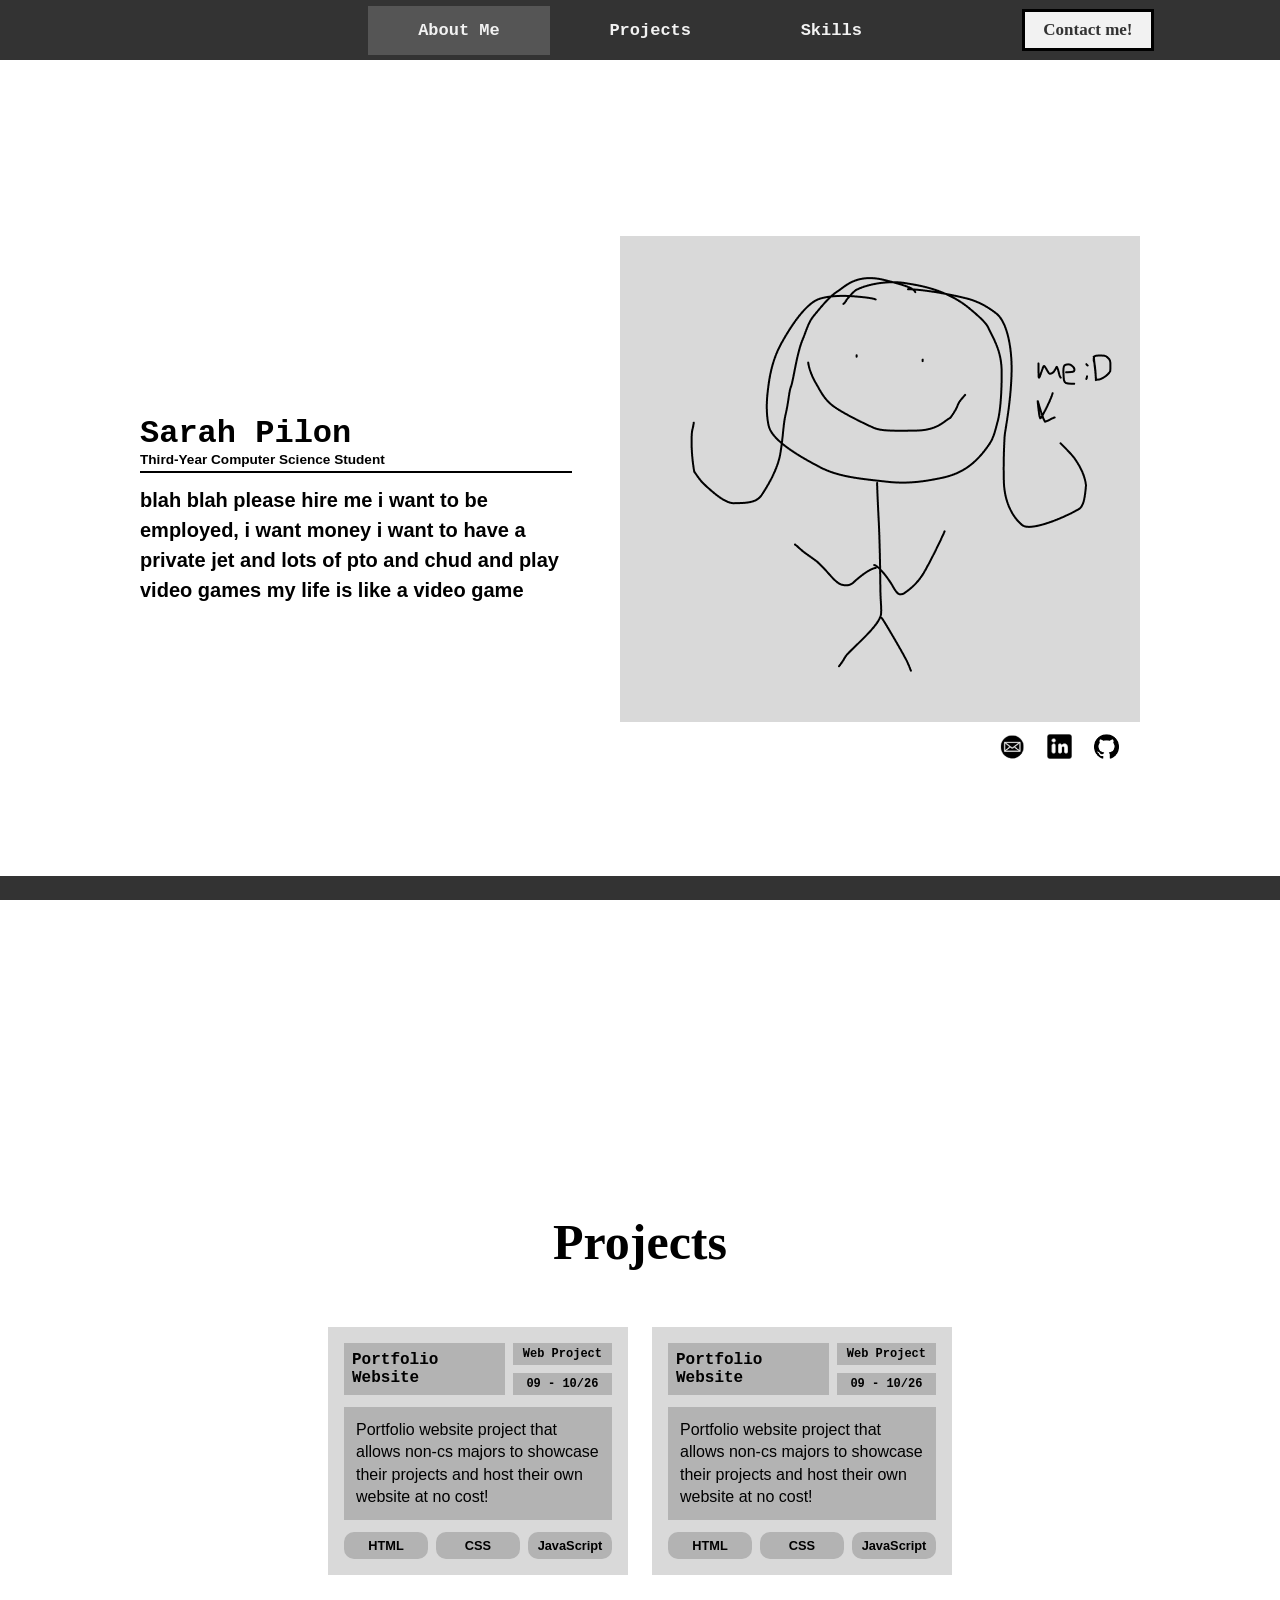
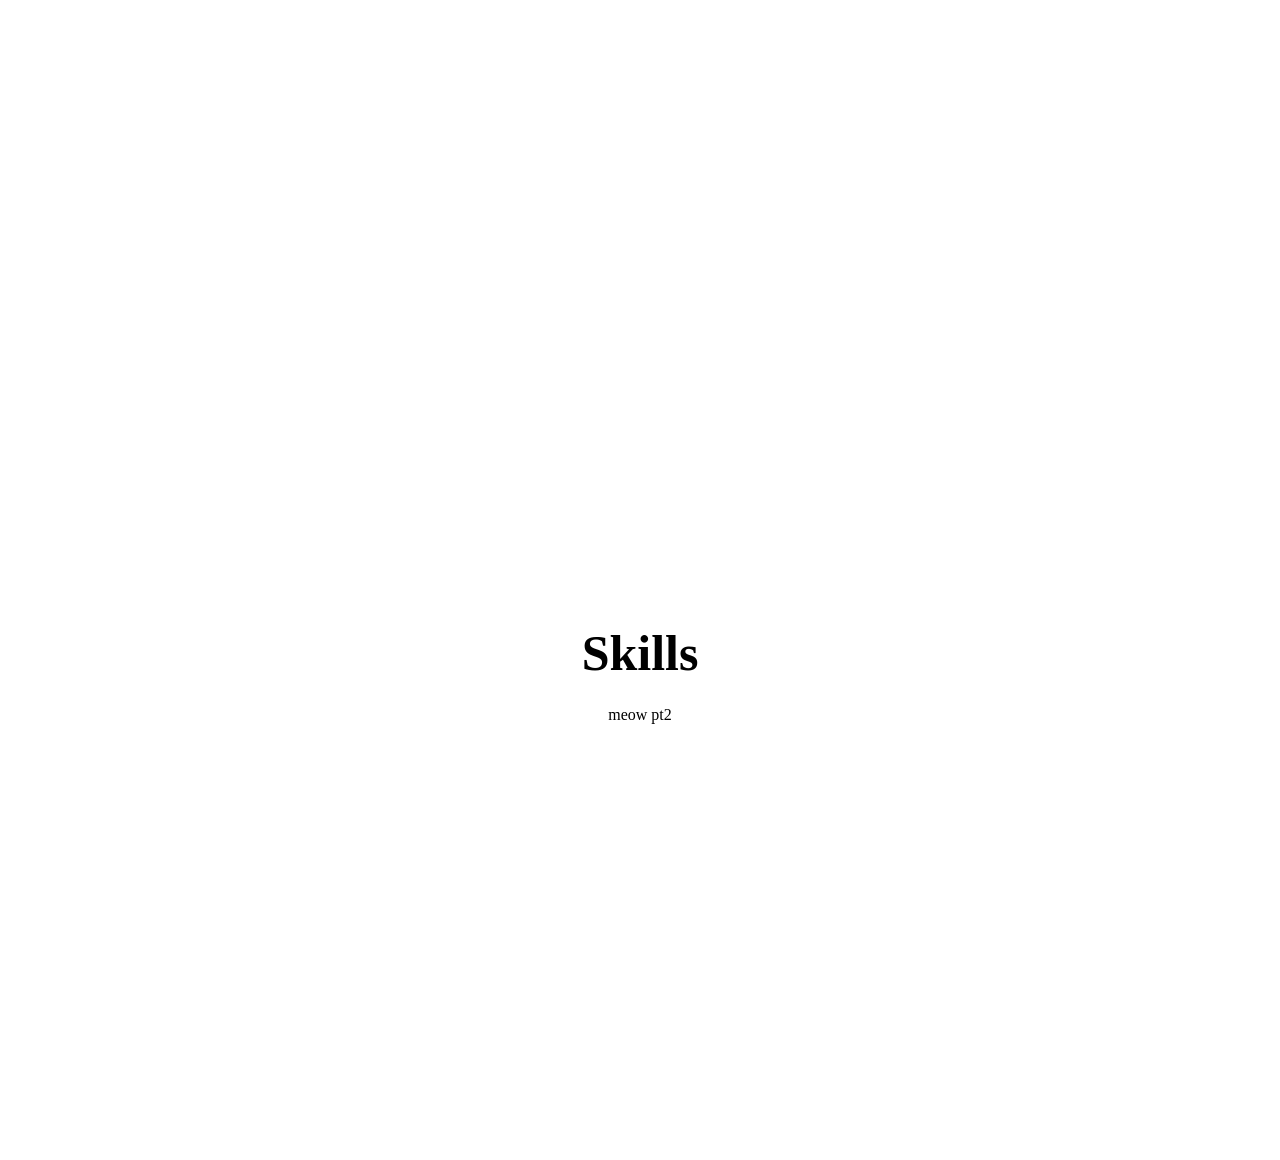
==== Homepage.html @ d90087fd "Added Animations when content enters frame, and fixed formatting of content pages" ====
<!doctype html>
<html>
  <head>
    <link rel="stylesheet" href="Style/MainFormatting.css">
    <link rel="stylesheet" href="Style/AboutMe.css">
    <link rel="stylesheet" href="Style/Projects.css">
    <link rel="stylesheet" href="Style/Skills.css">
    <link rel="stylesheet" href="Style/ContactMe.css">
    <script src="Style/animation.js" defer></script>
    <title>About Me</title>
  </head>
  <body>
        <!------------------------------------------------------------------------------------------------>
    <div class="NavBarTop">

      <!-- Main navigation bar -->
      <div class="Nav-Left"></div>
        <div class="Nav-Center"> <div class="ibm-plex-mono-bold">
        <a class="active" href="#AboutMe">About Me</a>
        <a href="#Projects">Projects</a>
        <a href="#Skills">Skills</a>
      </div></div>

      <!--   Contact button   -->
      <div class="Nav-Right">
        <a class="Contact" href="contactme">Contact me!</a>
      </div>
    </div>
<!------------------ ABOUT ME SECTION ------------------->
<section id="AboutMe" class = "fadein">
    <div class="Page-Content">
        <!------------------------------------------------------------------------------------------------>
      <div class="Main-information">        
        <!------------------------------------------------------------------------------------------------>
            <div class="Description-Left">
                <div class="Title">
                    <div class="ibm-plex-mono-semibold">Sarah Pilon</div>
                </div>
                <div class="Year_Major"> <div class="varta-bold">
                  Third-Year Computer Science Student
                </div></div>
                <div class="Description"> <div class="varta-semibold">
                  blah blah please hire me i want to be employed, i want money i want to have 
                  a private jet and lots of pto and chud and play video games my life is like 
                  a video game
                </div> </div>
            </div>

        <!------------------------------------------------------------------------------------------------>
            <div class="Image-Right">
                <img id="Image-of-Me" src="img/SarahP.png" alt="Photo of Sarah Pilon">
                <div class = Icons>
                  <a href="mailto:sarah.n.pilon@gmail.com"><img src="img/mail.png" alt="Email"></a>
                  <a href="https://www.linkedin.com/in/sarah-pilon-8b3839348/"><img src="img/linkedin.png" alt="LinkedIn"></a>
                  <a href="https://github.com/sarahpilon"><img src="img/github.png" alt="GitHub"></a>
                </div>
            </div>
        <!------------------------------------------------------------------------------------------------>
      </div>
    </div>
</section>
    </div>

<section id="Projects" class = "fadein">

<h1 class = NewSection> Projects </h1>




  <div class="Projects-Content">

   <!-- Project One-->
    <article class="Proj-Card">
     <!--------------- Image on card --------------->
        <div class="Proj-Image">
          <img src="img/Portfolio.png" alt="Oshawott on webpage">
        </div>

     <!--------------- Rest of the project information --------------->
     <div class="Project-Info">
       <div class="ibm-plex-mono-semibold">
        <div class="Proj-Header">
          <h1 class="Proj-Title">Portfolio Website</h1>
        <div class="SideInfo">
          <span class="Proj-Tag">Web Project</span>
          <span class="Proj-Date">09 - 10/26</span>
        </div>
       </div>
      </div>

     <!--------------- Project Description  --------------->
      <p class="Proj-Description">
        Portfolio website project that allows non-cs majors to showcase
        their projects and host their own website at no cost!
      </p>

     <!--------------- Tech used in Project  --------------->
      <div class="Proj-Tech varta-semibold">
        <span>HTML</span>
        <span>CSS</span>
        <span>JavaScript</span>
      </div>
    </article>


    <!-- Project One-->
    <article class="Proj-Card">
     <!--------------- Image on card --------------->
        <div class="Proj-Image">
          <img src="img/Portfolio.png" alt="Oshawott on webpage">
        </div>

     <!--------------- Rest of the project information --------------->
     <div class="Project-Info">
       <div class="ibm-plex-mono-semibold">
        <div class="Proj-Header">
          <h1 class="Proj-Title">Portfolio Website</h1>
        <div class="SideInfo">
          <span class="Proj-Tag">Web Project</span>
          <span class="Proj-Date">09 - 10/26</span>
        </div>
       </div>
      </div>

     <!--------------- Project Description  --------------->
      <p class="Proj-Description">
        Portfolio website project that allows non-cs majors to showcase
        their projects and host their own website at no cost!
      </p>

     <!--------------- Tech used in Project  --------------->
      <div class="Proj-Tech varta-semibold">
        <span>HTML</span>
        <span>CSS</span>
        <span>JavaScript</span>
      </div>
    </article>

   


  
  </div>
</section>



<section id="Skills" class = "fadein">
  <h1 class = NewSection> Skills </h1>
    <div class="Skills-Content">
meow pt2<br><br><br><br><br>
    </div>
</section>





<!------------------------------------------------------------------------------------------------>
<div class="BottomHeader"></div>
  </body>
</html>
---- Style/MainFormatting.css ----
* {
  box-sizing: border-box;
  margin: 0;
  padding: 0;
}

/* Fonts  */
.ibm-plex-mono-semibold {
  font-family: "IBM Plex Mono", monospace;
  font-weight: 600;
  font-style: normal;
}
.ibm-plex-mono-bold {
  font-family: "IBM Plex Mono", monospace;
  font-weight: 700;
  font-style: normal;
}

.varta-semibold {
  font-family: "Varta", sans-serif;
  font-optical-sizing: auto;
  font-weight: 600;
  font-style: normal;
}

.varta-bold {
  font-family: "Varta", sans-serif;
  font-optical-sizing: auto;
  font-weight: 700;
  font-style: normal;
}

/* Centers page content (img and description)*/
.Page-Content {
  display: flex;
  justify-content: center;   
  align-items: center;
  padding: 35px;
  height: 100vh;       
}

/* Navigation Bar */
.NavBarTop {
  display: flex;
  align-items: center;
  background-color: #333;
  padding: 12px 16px;
}

/* Bottom Header */
.BottomHeader {
  display: flex;
  align-items: center;
  bottom: 0;
  left: 0;
  width: 100%;
  position: fixed;
  background-color: #333;
  padding: 12px 16px;
  z-index: 1000;
}

/* Let left and right take up space to keep center one centered */
.Nav-Left,
.Nav-Right {
  flex: 1;
}

/* Keep the contact button in the middle of said container */
.Nav-Right {
  display: flex;
  justify-content: center;   
}

/* Main navigation information */
.Nav-Center {
  display: flex;
}

.Nav-Center a {
  color: #f2f2f2;
  padding: 15px 50px;
  text-decoration: none;
  font-size: 17px;
}

.Nav-Center a:hover {
  background-color: #b3b2b2;
  color: #000;
}

.Nav-Center a.active {
  background-color: #555;
}

/* Contact button information */
.Contact {
  padding: 8px 18px;
  background-color: #f2f2f2;
  color: #333;
  text-decoration: none;
  font-size: 17px;
  font-weight: 600;
  outline: 3px solid black;
}

.Contact:hover {
  background-color: #b3b2b2;
}

.NewSection {
  font-size: 50px;
  padding-left: 0;
  margin-bottom: 24px;
}

#Projects,
#Skills {
  display: flex;
  flex-direction: column;
  justify-content: center;   
  align-items: center;
  min-height: 100vh;  
}

/* Animate new area upon scroll */
.fadein {
  opacity: 0;
  transform: translateY(20px);
  transition: opacity 0.8s ease-out, transform 0.8s ease-out;
}

.fadein.visible {
  opacity: 1;
  transform: translateY(0);
  transition: opacity 0.8s ease-out, transform 0.8s ease-out;
}
---- Style/AboutMe.css ----
/* Main container to hold two boxes */
.Main-information {
  display: flex;
  flex-direction: row;
  align-items: center;   
  gap: 48px;
  width: 90%;
  max-width: 1000px;
  position: relative;
  animation: mainInfo 1s ease-out forwards;         
}

/* Animation for Image */
@keyframes mainInfo {
  0%   {opacity: 0; transform: translate(0px, 20px);}
  25%   {opacity: 0.1;}
  100%  {opacity: 1; transform: translate(0px, 0px);}
}

/* Left containers */
.Description-Left {
  flex: 1;                   
}

.Title {
  font-size: 2rem;
  font-weight: 600;
}

.Year_Major {
  font-size: 0.85rem;
  padding-bottom: 4px;
  border-bottom: 2px solid black;   
  margin-bottom: 12px;
}

.Description {
  font-size: 1.25rem;
  font-weight: 600;
  line-height: 1.5;
}

/* right box */
.Image-Right {
  flex: 0 0 45%;            
  display: flex;
  flex-direction: column;
  align-items: flex-end;    
  gap: 12px;
}

.Image-of-Me {
  width: 100%;
  height: auto;
  display: block;
}

/* Icons */
.Icons {
  display: flex;
  flex-direction: row;
  gap: 1px;
}

.Icons img {
  height: 50%;
}
---- Style/Projects.css ----
/* Holds all the projects */
.Projects-Content {
  display: flex;
  flex-wrap: wrap;
  align-items: flex-start;
  justify-content: center; 
  gap: 24px;
  padding: 32px;
  width: 100%;
  max-width: 1012px;
  margin: 0 auto;
}

/* Single Project Tab */
.Proj-Card {
  width: 300px;
  background-color: #d9d9d9;
  overflow: hidden;         
  font-family: "Courier New", monospace;
}

/* No image shown when not hovered */
.Proj-Image {
  height: 0;
  overflow: hidden;
  transition: height 0.4s ease;
}

/* How much the image moves up */
.Proj-Card:hover .Proj-Image {
  height: 130px;
}

.Proj-Image img {
  width: 100%;
  height: 100%;
  outline: 4px solid #d9d9d9;
  outline-offset: -4px;
  object-fit: cover;         
  display: block;
}

/* Main information of project */
.Project-Info {
  padding: 16px;
  display: flex;
  flex-direction: column;
  gap: 12px;
}

/* Title on the left, tag + date stacked on the right */
.Proj-Header {
  display: flex;
  justify-content: space-between;
  align-items: stretch;
  gap: 8px;
}

.Proj-Title {
  flex: 1;
  background-color: #b3b3b3;
  padding: 8px;
  font-size: 1.0rem;
}

.SideInfo {
  display: flex;
  flex-direction: column;
  gap: 8px;
}

.Proj-Date,
.Proj-Tag {
  background-color: #b3b3b3;
  padding: 4px 10px;
  font-size: 0.75rem;
  text-align: center;
}

.Proj-Description {
  font-family: "Varta", sans-serif;
  font-optical-sizing: auto;
  font-weight: 400;
  font-style: normal;
  background-color: #b3b3b3;
  padding: 12px;
  font-size: 1rem;
  line-height: 1.4;
}

/* Tech chips row */
.Proj-Tech {
  display: flex;
  gap: 8px;
}

.Proj-Tech span {
  flex: 1;                  
  background-color: #b3b3b3;
  padding: 6px;
  font-size: 0.8rem;
  text-align: center;
  border-radius: 10px;
}
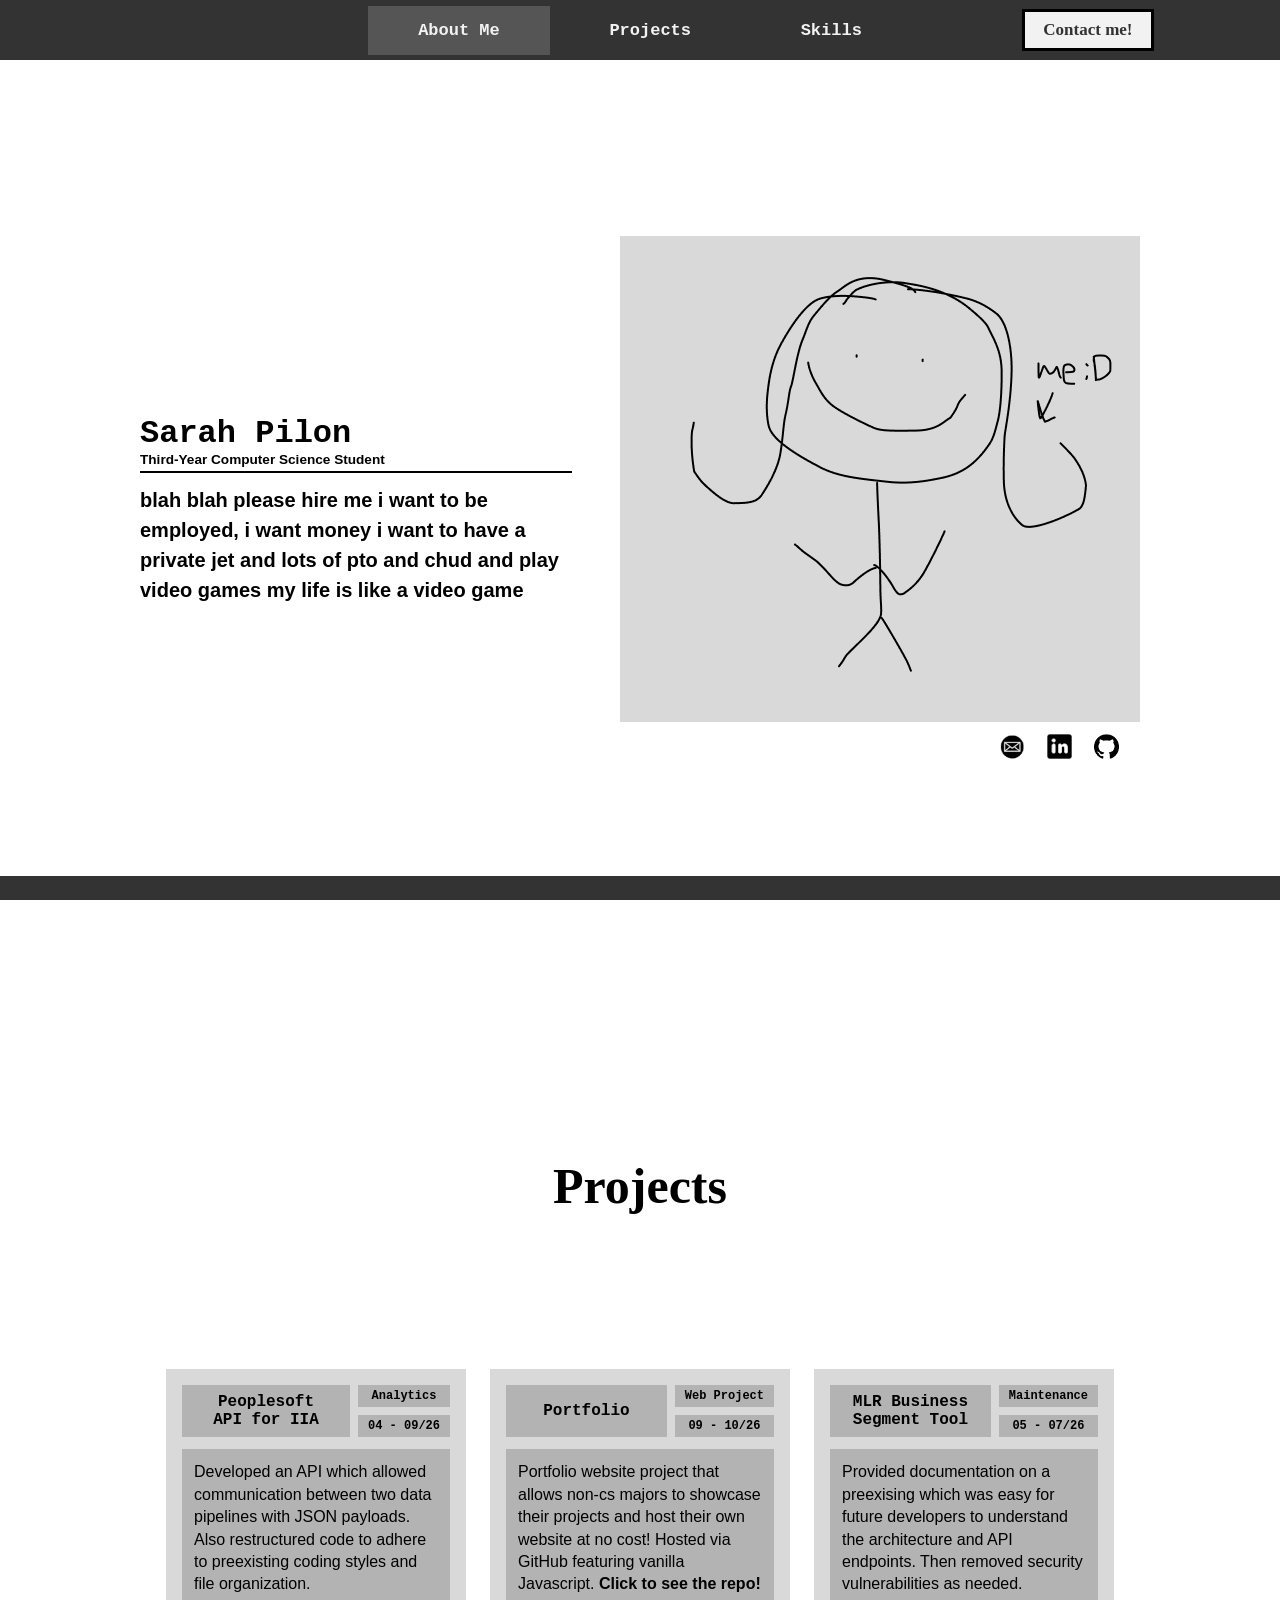
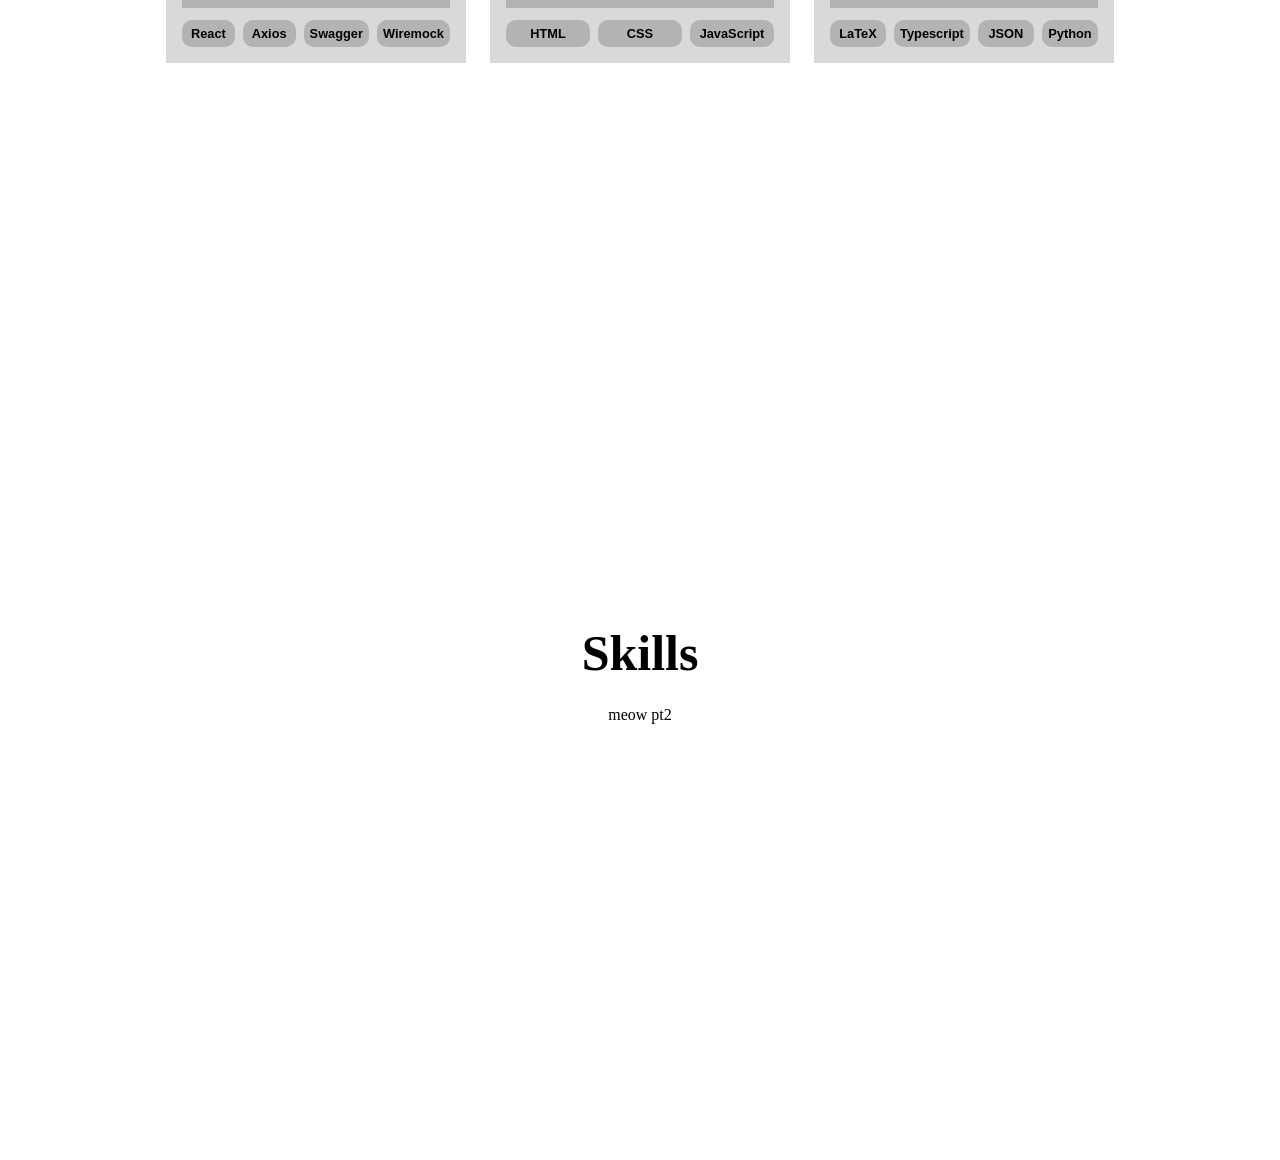
==== commit 8fa05947: "Added links onto cards" ====
--- a/Homepage.html
+++ b/Homepage.html
@@ -81,7 +81,43 @@
      <div class="Project-Info">
        <div class="ibm-plex-mono-semibold">
         <div class="Proj-Header">
-          <h1 class="Proj-Title">Portfolio Website</h1>
+          <h1 class="Proj-Title">Peoplesoft API for IIA</h1>
+        <div class="SideInfo">
+          <span class="Proj-Tag">Analytics</span>
+          <span class="Proj-Date">04 - 09/26</span>
+        </div>
+       </div>
+      </div>
+
+     <!--------------- Project Description  --------------->
+      <p class="Proj-Description">
+        Developed an API which allowed communication between two data pipelines 
+        with JSON payloads. Also restructured code to adhere to preexisting coding styles and
+        file organization.
+      </p>
+
+     <!--------------- Tech used in Project  --------------->
+      <div class="Proj-Tech varta-semibold">
+        <span>React</span>
+        <span>Axios</span>
+        <span>Swagger</span>
+        <span>Wiremock</span>
+      </div>
+    </article>
+
+    <!-- Project Two-->
+    <a href="https://github.com/sarahpilon/sarahpilon.github.io" class="card-link">
+    <article class="Proj-Card">
+     <!--------------- Image on card --------------->
+        <div class="Proj-Image">
+          <img src="img/Portfolio.png" alt="Oshawott on webpage">
+        </div>
+
+     <!--------------- Rest of the project information --------------->
+     <div class="Project-Info">
+       <div class="ibm-plex-mono-semibold">
+        <div class="Proj-Header">
+          <h1 class="Proj-Title">Portfolio</h1>
         <div class="SideInfo">
           <span class="Proj-Tag">Web Project</span>
           <span class="Proj-Date">09 - 10/26</span>
@@ -92,7 +128,8 @@
      <!--------------- Project Description  --------------->
       <p class="Proj-Description">
         Portfolio website project that allows non-cs majors to showcase
-        their projects and host their own website at no cost!
+        their projects and host their own website at no cost! Hosted via GitHub featuring
+        vanilla Javascript. <strong>Click to see the repo!</strong>
       </p>
 
      <!--------------- Tech used in Project  --------------->
@@ -102,9 +139,9 @@
         <span>JavaScript</span>
       </div>
     </article>
+    </a>
 
-
-    <!-- Project One-->
+   <!-- Project Three-->
     <article class="Proj-Card">
      <!--------------- Image on card --------------->
         <div class="Proj-Image">
@@ -115,29 +152,28 @@
      <div class="Project-Info">
        <div class="ibm-plex-mono-semibold">
         <div class="Proj-Header">
-          <h1 class="Proj-Title">Portfolio Website</h1>
+          <h1 class="Proj-Title">MLR Business Segment Tool</h1>
         <div class="SideInfo">
-          <span class="Proj-Tag">Web Project</span>
-          <span class="Proj-Date">09 - 10/26</span>
+          <span class="Proj-Tag">Maintenance</span>
+          <span class="Proj-Date">05 - 07/26</span>
         </div>
        </div>
       </div>
 
      <!--------------- Project Description  --------------->
       <p class="Proj-Description">
-        Portfolio website project that allows non-cs majors to showcase
-        their projects and host their own website at no cost!
+        Provided documentation on a preexising which was easy for future developers
+        to understand the architecture and API endpoints. Then removed security vulnerabilities as needed.
       </p>
 
      <!--------------- Tech used in Project  --------------->
       <div class="Proj-Tech varta-semibold">
-        <span>HTML</span>
-        <span>CSS</span>
-        <span>JavaScript</span>
+        <span>LaTeX</span>
+        <span>Typescript</span>
+        <span>JSON</span>
+        <span>Python</span>
       </div>
     </article>
-
-   
 
 
   
--- a/Style/Projects.css
+++ b/Style/Projects.css
@@ -5,7 +5,6 @@
   align-items: flex-start;
   justify-content: center; 
   gap: 24px;
-  padding: 32px;
   width: 100%;
   max-width: 1012px;
   margin: 0 auto;
@@ -14,28 +13,40 @@
 /* Single Project Tab */
 .Proj-Card {
   width: 300px;
-  background-color: #d9d9d9;
-  overflow: hidden;         
+  margin-top: 130px;
+  position: relative;       
   font-family: "Courier New", monospace;
+  transition: transform 0.3s ease;
 }
 
 /* No image shown when not hovered */
 .Proj-Image {
-  height: 0;
-  overflow: hidden;
-  transition: height 0.4s ease;
+  position: absolute;
+  bottom: 100%;
+  left: 0;
+  width: 100%;
+  height: 130px;
+  background-color: #d9d9d9;
+  outline: 4px solid #d9d9d9;
+  outline-offset: -3px;
+  clip-path: inset(100% 0 0 0);      
+  transition: clip-path 0.4s ease;
 }
 
 /* How much the image moves up */
 .Proj-Card:hover .Proj-Image {
-  height: 130px;
+  clip-path: inset(0 0 0 0);
+  transform: translateY(5px);
+}
+
+.Proj-Card:hover {
+  transform: scale(1.08);
+  z-index: 10;
 }
 
 .Proj-Image img {
   width: 100%;
   height: 100%;
-  outline: 4px solid #d9d9d9;
-  outline-offset: -4px;
   object-fit: cover;         
   display: block;
 }
@@ -45,7 +56,9 @@
   padding: 16px;
   display: flex;
   flex-direction: column;
+  background-color: #d9d9d9;
   gap: 12px;
+
 }
 
 /* Title on the left, tag + date stacked on the right */
@@ -58,9 +71,15 @@
 
 .Proj-Title {
   flex: 1;
+  text-align: center;
+  display: flex;
+  justify-content: center;
+  align-items: center;
   background-color: #b3b3b3;
   padding: 8px;
   font-size: 1.0rem;
+  text-wrap: balance;
+  overflow-wrap: anywhere;
 }
 
 .SideInfo {
@@ -101,4 +120,19 @@
   font-size: 0.8rem;
   text-align: center;
   border-radius: 10px;
-}+}
+
+.card-link {
+  display: block; 
+  text-decoration: none; 
+  color: inherit;
+  transition: filter 0.3s ease;
+}
+
+.card-link:hover {
+  display: block;
+  text-decoration: none;
+  color: inherit;
+  filter: brightness(0.85)
+}
+
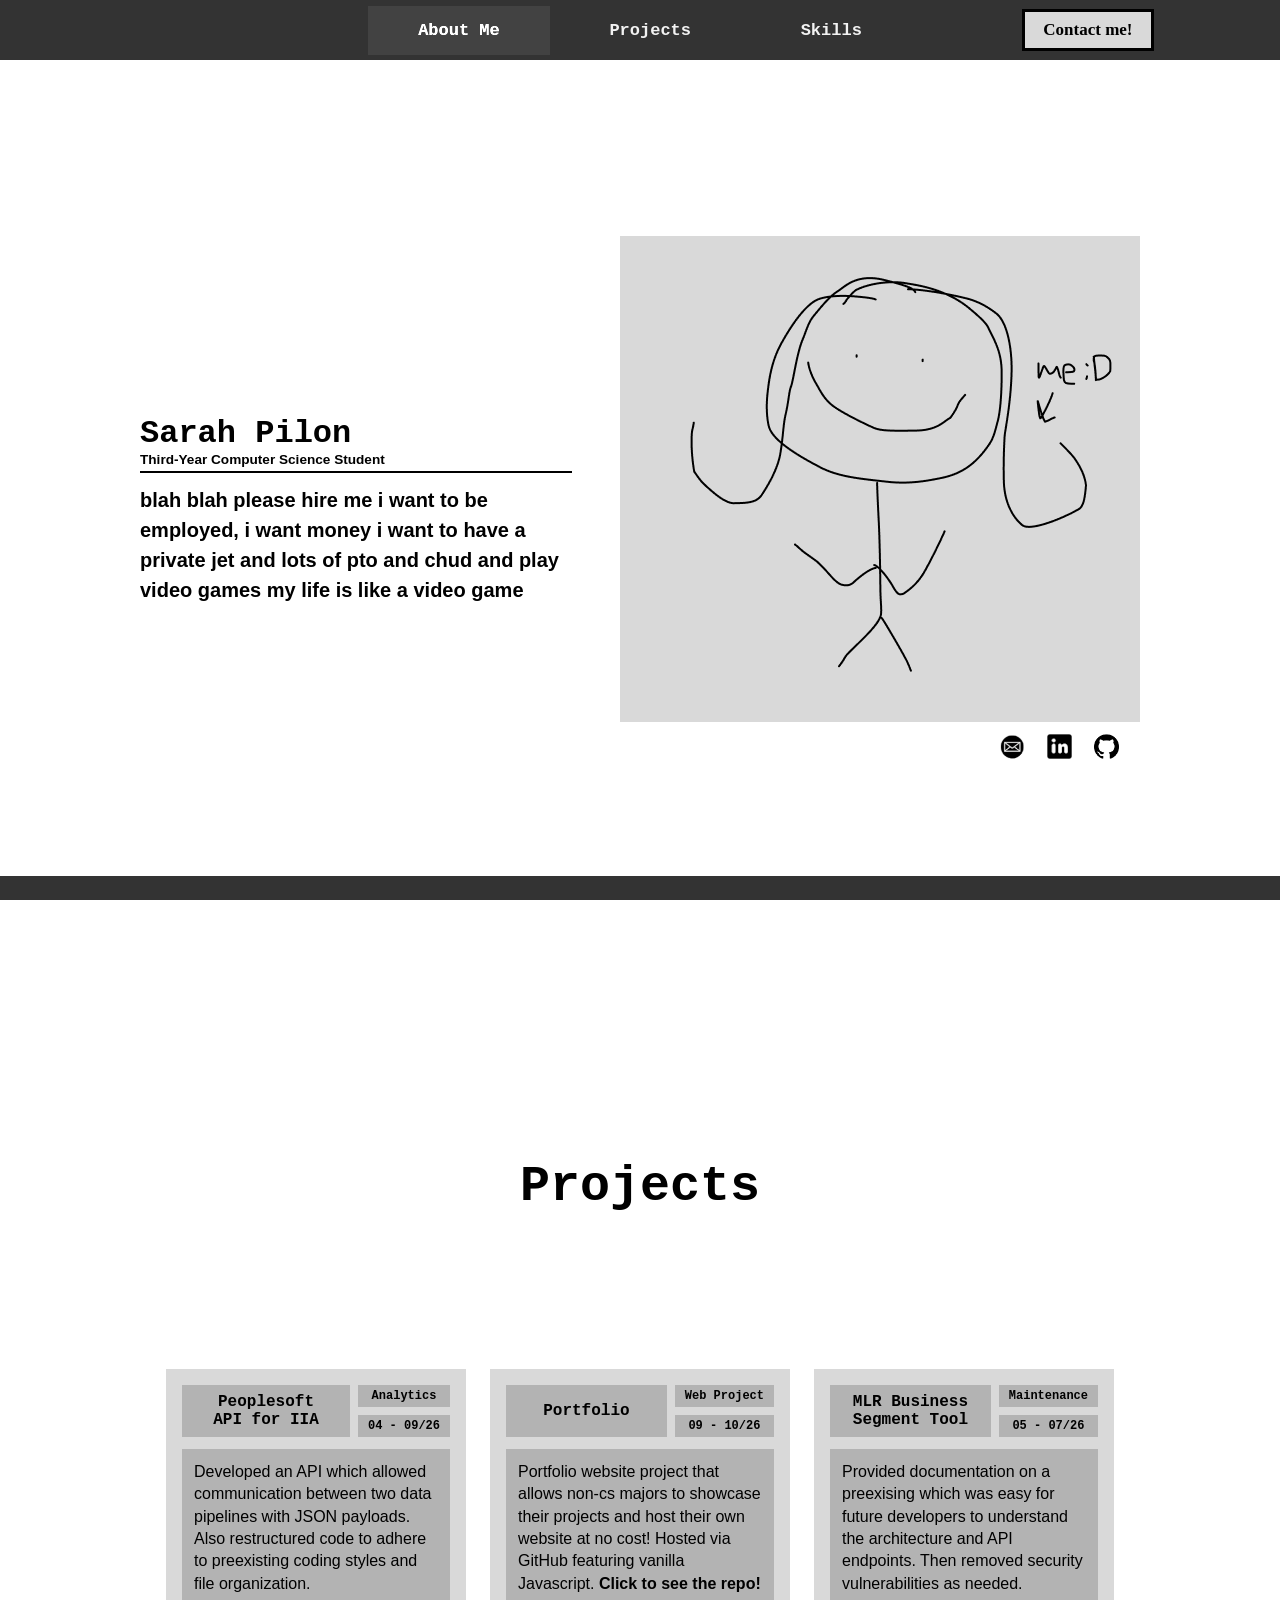
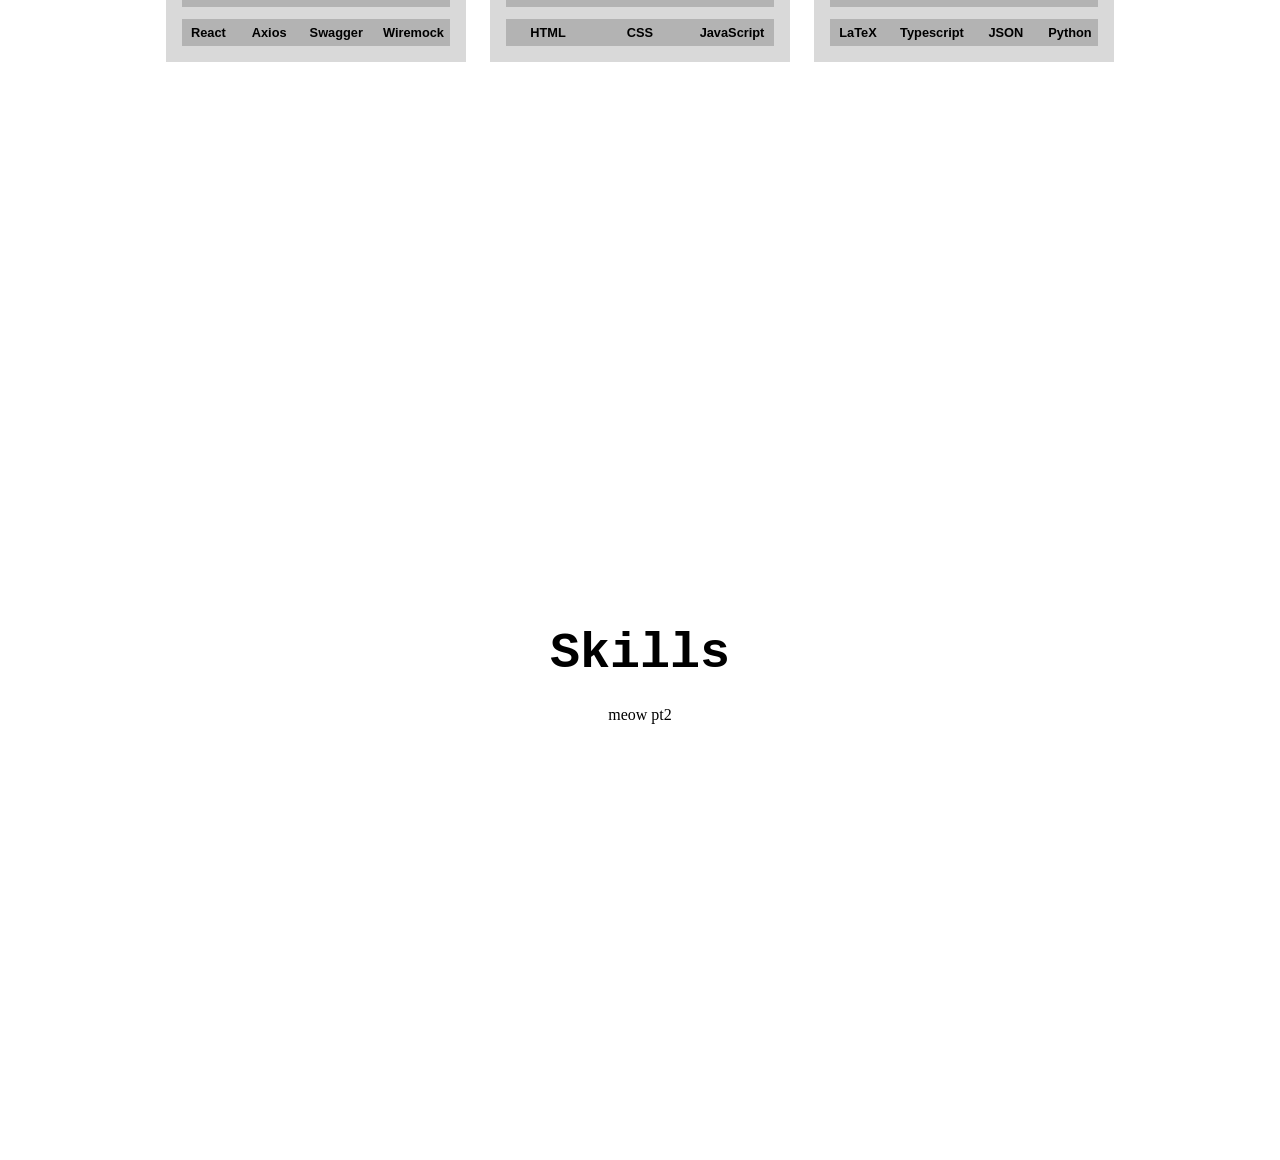
==== commit 618370ae: "Phone formatting" ====
--- a/Homepage.html
+++ b/Homepage.html
@@ -6,24 +6,26 @@
     <link rel="stylesheet" href="Style/Projects.css">
     <link rel="stylesheet" href="Style/Skills.css">
     <link rel="stylesheet" href="Style/ContactMe.css">
+    <link rel="stylesheet" href="Theme.css">
     <script src="Style/animation.js" defer></script>
+    <meta name="viewport" content="width=device-width, initial-scale=1">
     <title>About Me</title>
   </head>
   <body>
         <!------------------------------------------------------------------------------------------------>
-    <div class="NavBarTop">
+    <div class="NavBarTop Color-3">
 
       <!-- Main navigation bar -->
       <div class="Nav-Left"></div>
         <div class="Nav-Center"> <div class="ibm-plex-mono-bold">
-        <a class="active" href="#AboutMe">About Me</a>
-        <a href="#Projects">Projects</a>
-        <a href="#Skills">Skills</a>
+        <a class= "active Color-3" href="#AboutMe">About Me</a>
+        <a class = "Color-3" href="#Projects">Projects</a>
+        <a class = "Color-3" href="#Skills">Skills</a>
       </div></div>
 
       <!--   Contact button   -->
       <div class="Nav-Right">
-        <a class="Contact" href="contactme">Contact me!</a>
+        <a class="Contact Color-1" href="contactme">Contact me!</a>
       </div>
     </div>
 <!------------------ ABOUT ME SECTION ------------------->
@@ -36,7 +38,7 @@
                 <div class="Title">
                     <div class="ibm-plex-mono-semibold">Sarah Pilon</div>
                 </div>
-                <div class="Year_Major"> <div class="varta-bold">
+                <div class="Year_Major DividerLine"> <div class="varta-bold">
                   Third-Year Computer Science Student
                 </div></div>
                 <div class="Description"> <div class="varta-semibold">
@@ -63,7 +65,7 @@
 
 <section id="Projects" class = "fadein">
 
-<h1 class = NewSection> Projects </h1>
+<h1 class = "NewSection ibm-plex-mono-semibold"> Projects </h1>
 
 
 
@@ -73,31 +75,31 @@
    <!-- Project One-->
     <article class="Proj-Card">
      <!--------------- Image on card --------------->
-        <div class="Proj-Image">
+        <div class="Proj-Image Color-1-Outline">
           <img src="img/Portfolio.png" alt="Oshawott on webpage">
         </div>
 
      <!--------------- Rest of the project information --------------->
-     <div class="Project-Info">
+     <div class="Project-Info Color-1">
        <div class="ibm-plex-mono-semibold">
         <div class="Proj-Header">
-          <h1 class="Proj-Title">Peoplesoft API for IIA</h1>
+          <h1 class="Proj-Title Color-2">Peoplesoft API for IIA</h1>
         <div class="SideInfo">
-          <span class="Proj-Tag">Analytics</span>
-          <span class="Proj-Date">04 - 09/26</span>
+          <span class="Proj-Tag Color-2">Analytics</span>
+          <span class="Proj-Date Color-2">04 - 09/26</span>
         </div>
        </div>
       </div>
 
      <!--------------- Project Description  --------------->
-      <p class="Proj-Description">
+      <p class="Proj-Description Color-2">
         Developed an API which allowed communication between two data pipelines 
         with JSON payloads. Also restructured code to adhere to preexisting coding styles and
         file organization.
       </p>
 
      <!--------------- Tech used in Project  --------------->
-      <div class="Proj-Tech varta-semibold">
+      <div class="Proj-Tech varta-semibold Color-2">
         <span>React</span>
         <span>Axios</span>
         <span>Swagger</span>
@@ -109,31 +111,31 @@
     <a href="https://github.com/sarahpilon/sarahpilon.github.io" class="card-link">
     <article class="Proj-Card">
      <!--------------- Image on card --------------->
-        <div class="Proj-Image">
+        <div class="Proj-Image Color-1-Outline">
           <img src="img/Portfolio.png" alt="Oshawott on webpage">
         </div>
 
      <!--------------- Rest of the project information --------------->
-     <div class="Project-Info">
+     <div class="Project-Info Color-1">
        <div class="ibm-plex-mono-semibold">
         <div class="Proj-Header">
-          <h1 class="Proj-Title">Portfolio</h1>
+          <h1 class="Proj-Title Color-2">Portfolio</h1>
         <div class="SideInfo">
-          <span class="Proj-Tag">Web Project</span>
-          <span class="Proj-Date">09 - 10/26</span>
+          <span class="Proj-Tag Color-2">Web Project</span>
+          <span class="Proj-Date Color-2">09 - 10/26</span>
         </div>
        </div>
       </div>
 
      <!--------------- Project Description  --------------->
-      <p class="Proj-Description">
+      <p class="Proj-Description Color-2">
         Portfolio website project that allows non-cs majors to showcase
         their projects and host their own website at no cost! Hosted via GitHub featuring
         vanilla Javascript. <strong>Click to see the repo!</strong>
       </p>
 
      <!--------------- Tech used in Project  --------------->
-      <div class="Proj-Tech varta-semibold">
+      <div class="Proj-Tech varta-semibold Color-2">
         <span>HTML</span>
         <span>CSS</span>
         <span>JavaScript</span>
@@ -144,30 +146,30 @@
    <!-- Project Three-->
     <article class="Proj-Card">
      <!--------------- Image on card --------------->
-        <div class="Proj-Image">
+        <div class="Proj-Image Color-1-Outline">
           <img src="img/Portfolio.png" alt="Oshawott on webpage">
         </div>
 
      <!--------------- Rest of the project information --------------->
-     <div class="Project-Info">
+     <div class="Project-Info Color-1">
        <div class="ibm-plex-mono-semibold">
         <div class="Proj-Header">
-          <h1 class="Proj-Title">MLR Business Segment Tool</h1>
+          <h1 class="Proj-Title Color-2">MLR Business Segment Tool</h1>
         <div class="SideInfo">
-          <span class="Proj-Tag">Maintenance</span>
-          <span class="Proj-Date">05 - 07/26</span>
+          <span class="Proj-Tag Color-2">Maintenance</span>
+          <span class="Proj-Date Color-2">05 - 07/26</span>
         </div>
        </div>
       </div>
 
      <!--------------- Project Description  --------------->
-      <p class="Proj-Description">
+      <p class="Proj-Description Color-2">
         Provided documentation on a preexising which was easy for future developers
         to understand the architecture and API endpoints. Then removed security vulnerabilities as needed.
       </p>
 
      <!--------------- Tech used in Project  --------------->
-      <div class="Proj-Tech varta-semibold">
+      <div class="Proj-Tech varta-semibold Color-2">
         <span>LaTeX</span>
         <span>Typescript</span>
         <span>JSON</span>
@@ -183,7 +185,7 @@
 
 
 <section id="Skills" class = "fadein">
-  <h1 class = NewSection> Skills </h1>
+  <h1 class = "NewSection ibm-plex-mono-semibold"> Skills </h1>
     <div class="Skills-Content">
 meow pt2<br><br><br><br><br>
     </div>
@@ -194,6 +196,6 @@
 
 
 <!------------------------------------------------------------------------------------------------>
-<div class="BottomHeader"></div>
+<div class="BottomHeader Color-3"></div>
   </body>
 </html>
--- a/Style/MainFormatting.css
+++ b/Style/MainFormatting.css
@@ -3,6 +3,8 @@
   margin: 0;
   padding: 0;
 }
+
+
 
 /* Fonts  */
 .ibm-plex-mono-semibold {
@@ -43,7 +45,6 @@
 .NavBarTop {
   display: flex;
   align-items: center;
-  background-color: #333;
   padding: 12px 16px;
 }
 
@@ -55,7 +56,6 @@
   left: 0;
   width: 100%;
   position: fixed;
-  background-color: #333;
   padding: 12px 16px;
   z-index: 1000;
 }
@@ -85,33 +85,33 @@
 }
 
 .Nav-Center a:hover {
-  background-color: #b3b2b2;
-  color: #000;
+  filter: brightness(1.5);
 }
 
 .Nav-Center a.active {
-  background-color: #555;
+  filter: brightness(1.3);
 }
 
 /* Contact button information */
 .Contact {
   padding: 8px 18px;
-  background-color: #f2f2f2;
-  color: #333;
+  color: black;
   text-decoration: none;
+  transition: filter 0.3s ease;
   font-size: 17px;
   font-weight: 600;
   outline: 3px solid black;
 }
 
 .Contact:hover {
-  background-color: #b3b2b2;
+  filter: brightness(0.55)
 }
 
 .NewSection {
   font-size: 50px;
   padding-left: 0;
   margin-bottom: 24px;
+  font-weight: 800;
 }
 
 #Projects,
@@ -121,6 +121,7 @@
   justify-content: center;   
   align-items: center;
   min-height: 100vh;  
+  width: 100%;
 }
 
 /* Animate new area upon scroll */
@@ -134,4 +135,50 @@
   opacity: 1;
   transform: translateY(0);
   transition: opacity 0.8s ease-out, transform 0.8s ease-out;
+}
+
+/* Phones */
+@media (max-width: 700px) {
+
+   section#AboutMe {
+    padding-top: 62px;
+  }
+
+  .NavBarTop {
+    padding: 15px 1px;
+    gap: 5px;
+    position: fixed;
+    z-index: 1000;
+    top: 0;
+    left: 0;
+    width: 100%;
+  }
+
+  /* The empty left spacer only exists to center the links on desktop */
+  .Nav-Left {
+    display: none;
+  }
+
+  .Nav-Center {
+    flex: 1;
+    justify-content: center;
+  }
+
+  .Nav-Center a {
+    padding: 10px 8px;       /* was 15px 50px */
+    font-size: 14px;
+    white-space: nowrap;     /* stops "Skills" from wrapping */
+  }
+
+  .Nav-Right {
+    flex: 0 0 auto;          /* only as wide as the button */
+  }
+
+  .Contact {
+    padding: 6px 10px;
+    font-size: 14px;
+    white-space: nowrap;
+    outline-width: 2px;
+  }
+
 }
--- a/Style/AboutMe.css
+++ b/Style/AboutMe.css
@@ -30,7 +30,6 @@
 .Year_Major {
   font-size: 0.85rem;
   padding-bottom: 4px;
-  border-bottom: 2px solid black;   
   margin-bottom: 12px;
 }
 
@@ -64,4 +63,23 @@
 
 .Icons img {
   height: 50%;
+}
+
+/* Phones */
+@media (max-width: 700px) {
+
+  .Main-information {
+    flex-direction: column;
+  }
+
+  .Image-Right {
+    max-width: 100%;
+    align-items: center;
+    overflow: clip;
+  }
+
+  .Description-Left {
+    text-align: center;
+  }
+
 }
--- a/Style/Projects.css
+++ b/Style/Projects.css
@@ -26,8 +26,6 @@
   left: 0;
   width: 100%;
   height: 130px;
-  background-color: #d9d9d9;
-  outline: 4px solid #d9d9d9;
   outline-offset: -3px;
   clip-path: inset(100% 0 0 0);      
   transition: clip-path 0.4s ease;
@@ -56,7 +54,6 @@
   padding: 16px;
   display: flex;
   flex-direction: column;
-  background-color: #d9d9d9;
   gap: 12px;
 
 }
@@ -75,7 +72,6 @@
   display: flex;
   justify-content: center;
   align-items: center;
-  background-color: #b3b3b3;
   padding: 8px;
   font-size: 1.0rem;
   text-wrap: balance;
@@ -90,7 +86,6 @@
 
 .Proj-Date,
 .Proj-Tag {
-  background-color: #b3b3b3;
   padding: 4px 10px;
   font-size: 0.75rem;
   text-align: center;
@@ -101,7 +96,6 @@
   font-optical-sizing: auto;
   font-weight: 400;
   font-style: normal;
-  background-color: #b3b3b3;
   padding: 12px;
   font-size: 1rem;
   line-height: 1.4;
@@ -115,7 +109,6 @@
 
 .Proj-Tech span {
   flex: 1;                  
-  background-color: #b3b3b3;
   padding: 6px;
   font-size: 0.8rem;
   text-align: center;
@@ -136,3 +129,47 @@
   filter: brightness(0.85)
 }
 
+/* Phones */
+@media (max-width: 700px) {
+  /* Card column */
+  .Projects-Content {
+    flex-direction: column;
+    align-items: center;
+    gap: 16px;
+    padding: 0 16px;
+  }
+
+
+  .Proj-Card,
+  .card-link {
+    width: 100%;
+    max-width: 420px;        
+  }
+
+  .Proj-Title {
+    font-size: 1.1rem;
+  }
+
+  .Proj-Tag,
+  .Proj-Date {
+    font-size: 0.85rem;
+  }
+
+  .Proj-Tech span {
+    font-size: 0.9rem;
+  }
+
+  .Proj-Image {
+    clip-path: inset(0 0 0 0);
+  }
+
+  .Proj-Card:hover {
+    transform: none;
+  }
+
+  .card-link:hover {
+    filter: none;
+  }
+
+
+}
--- a/Theme.css
+++ b/Theme.css
@@ -0,0 +1,21 @@
+.Color-1 {
+  background-color: #d9d9d9;
+}
+
+/* When objects in Color one have an outline (images */
+.Color-1-Outline {
+  background-color: #d9d9d9;
+  outline: 4px solid #d9d9d9;
+}
+
+.Color-2 {
+    background-color: #b3b3b3;
+}
+
+.DividerLine {
+  border-bottom: 2px solid black;   
+}
+
+.Color-3 {
+  background-color: #333;
+}
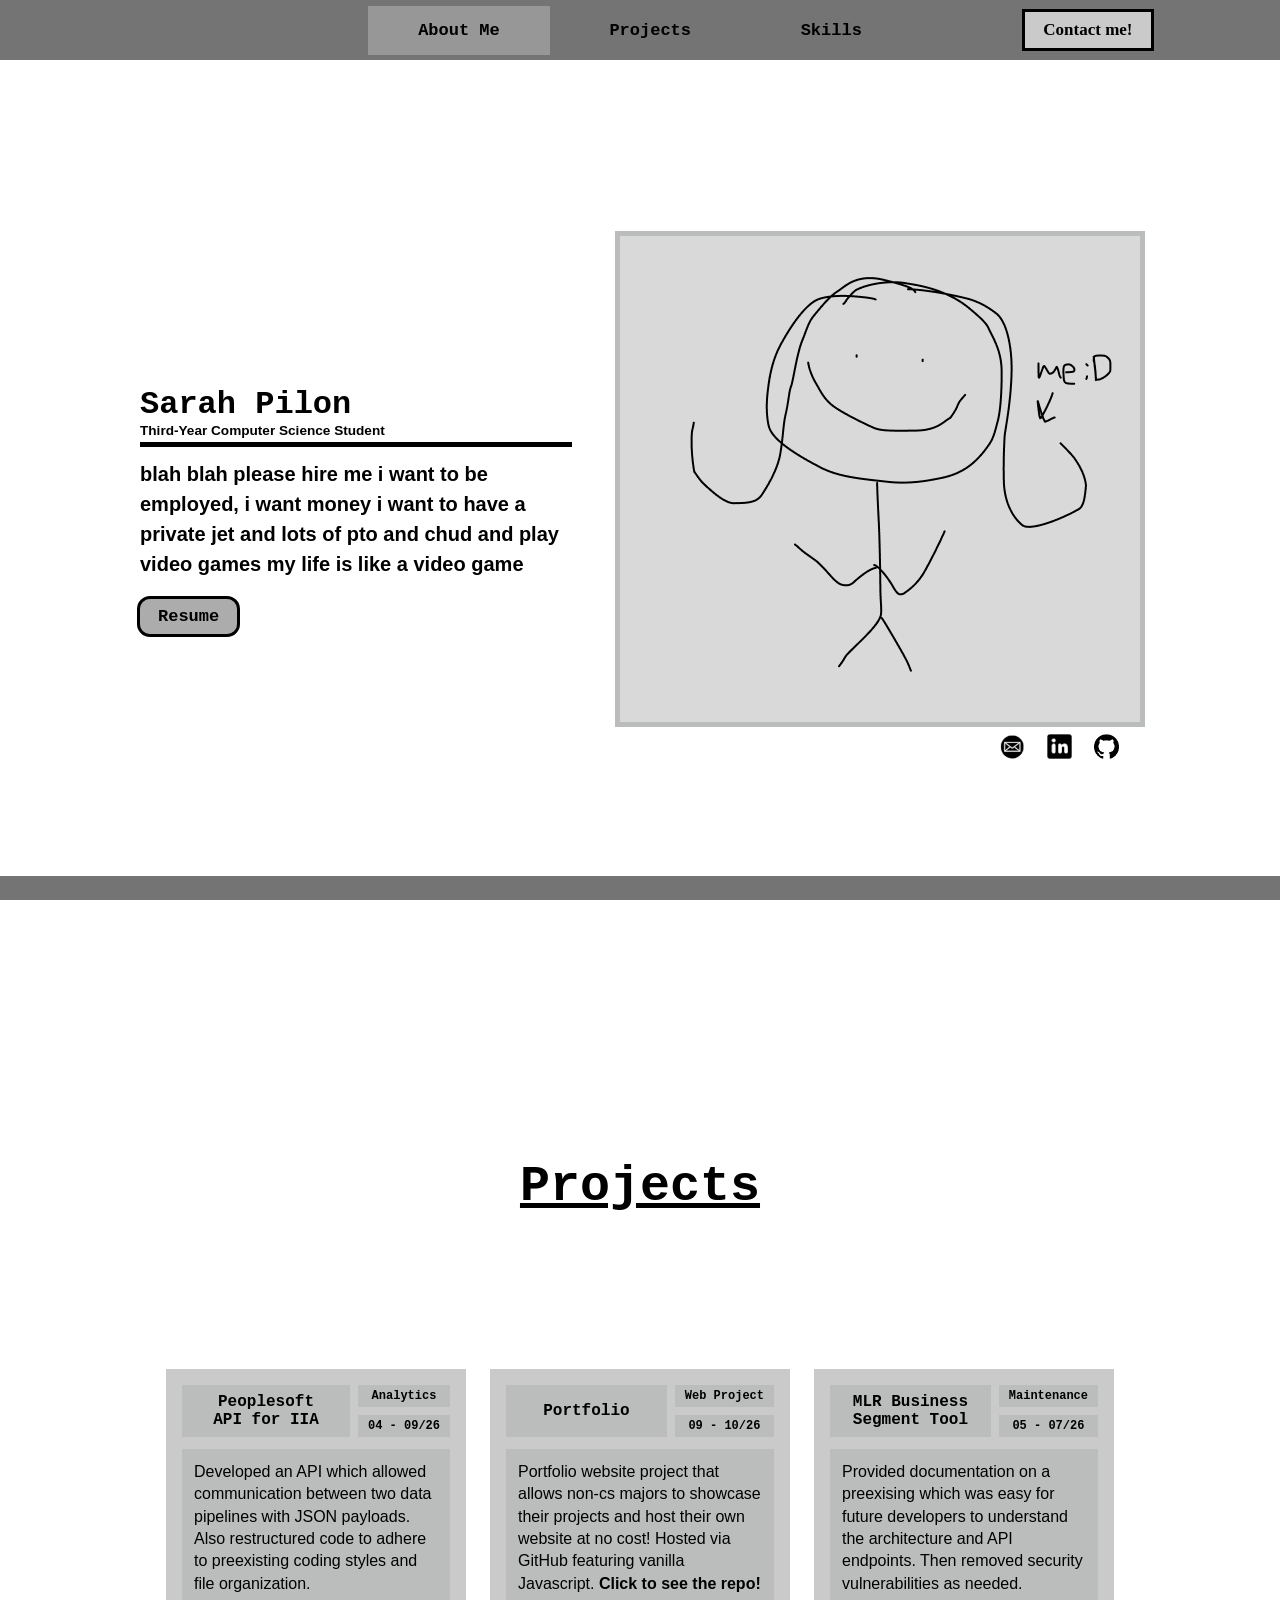
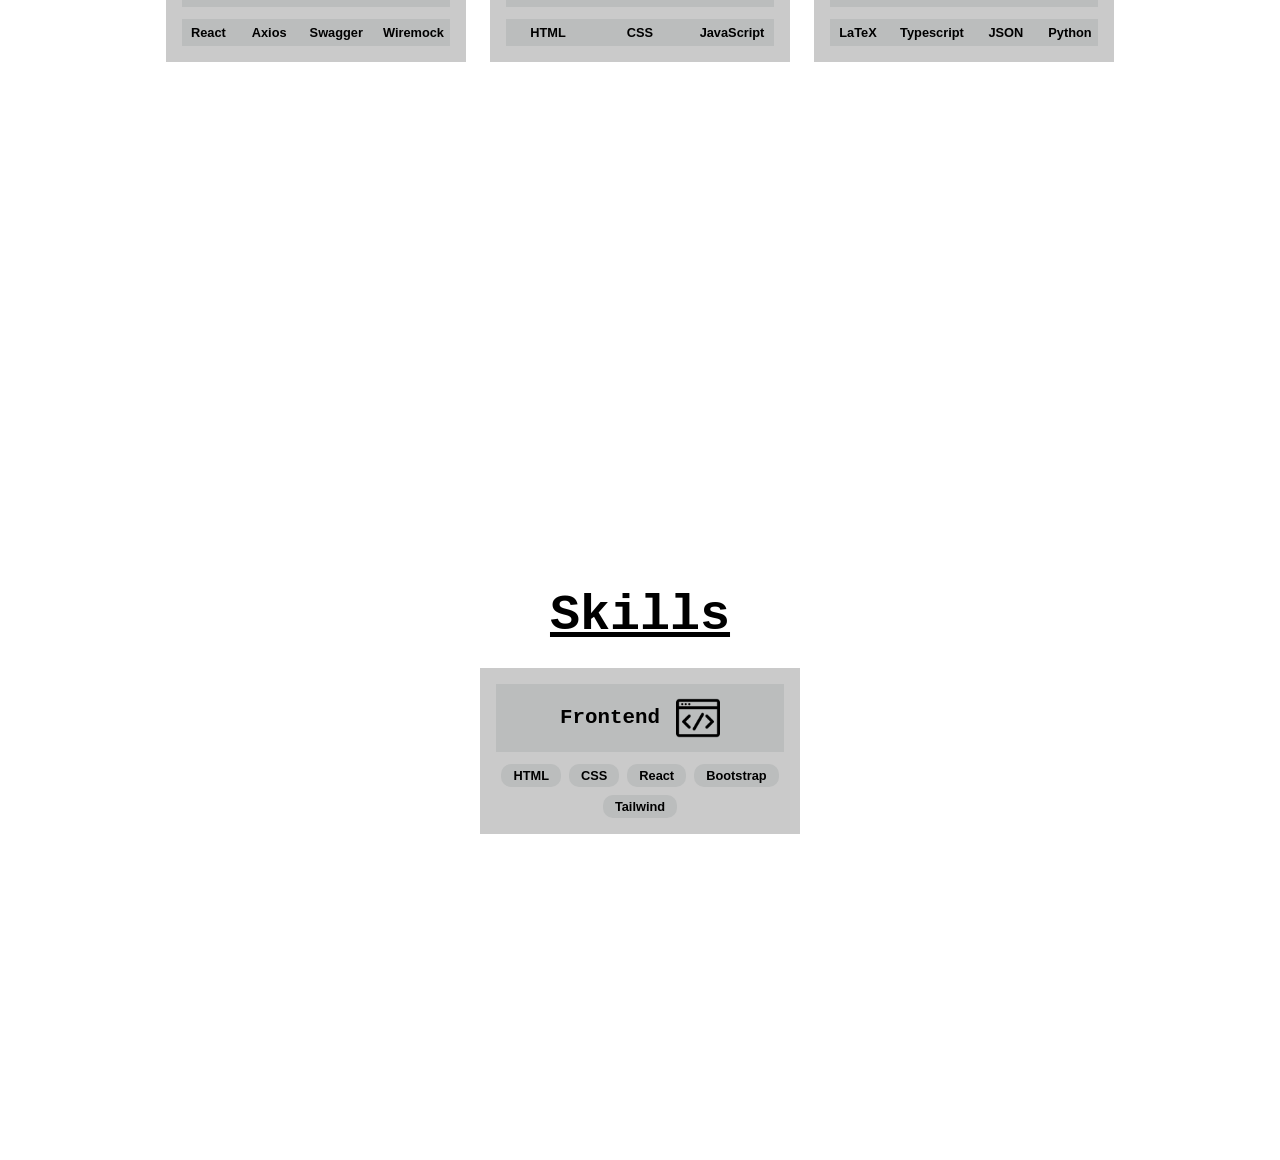
==== commit 439d98c8: "Formatting and icon addition, Skills also finished" ====
--- a/Homepage.html
+++ b/Homepage.html
@@ -1,201 +1,225 @@
-<!doctype html>
-<html>
-  <head>
-    <link rel="stylesheet" href="Style/MainFormatting.css">
-    <link rel="stylesheet" href="Style/AboutMe.css">
-    <link rel="stylesheet" href="Style/Projects.css">
-    <link rel="stylesheet" href="Style/Skills.css">
-    <link rel="stylesheet" href="Style/ContactMe.css">
-    <link rel="stylesheet" href="Theme.css">
-    <script src="Style/animation.js" defer></script>
-    <meta name="viewport" content="width=device-width, initial-scale=1">
-    <title>About Me</title>
-  </head>
-  <body>
-        <!------------------------------------------------------------------------------------------------>
-    <div class="NavBarTop Color-3">
-
-      <!-- Main navigation bar -->
-      <div class="Nav-Left"></div>
-        <div class="Nav-Center"> <div class="ibm-plex-mono-bold">
-        <a class= "active Color-3" href="#AboutMe">About Me</a>
-        <a class = "Color-3" href="#Projects">Projects</a>
-        <a class = "Color-3" href="#Skills">Skills</a>
-      </div></div>
-
-      <!--   Contact button   -->
-      <div class="Nav-Right">
-        <a class="Contact Color-1" href="contactme">Contact me!</a>
-      </div>
-    </div>
-<!------------------ ABOUT ME SECTION ------------------->
-<section id="AboutMe" class = "fadein">
-    <div class="Page-Content">
-        <!------------------------------------------------------------------------------------------------>
-      <div class="Main-information">        
-        <!------------------------------------------------------------------------------------------------>
-            <div class="Description-Left">
-                <div class="Title">
-                    <div class="ibm-plex-mono-semibold">Sarah Pilon</div>
-                </div>
-                <div class="Year_Major DividerLine"> <div class="varta-bold">
-                  Third-Year Computer Science Student
-                </div></div>
-                <div class="Description"> <div class="varta-semibold">
-                  blah blah please hire me i want to be employed, i want money i want to have 
-                  a private jet and lots of pto and chud and play video games my life is like 
-                  a video game
-                </div> </div>
-            </div>
-
-        <!------------------------------------------------------------------------------------------------>
-            <div class="Image-Right">
-                <img id="Image-of-Me" src="img/SarahP.png" alt="Photo of Sarah Pilon">
-                <div class = Icons>
-                  <a href="mailto:sarah.n.pilon@gmail.com"><img src="img/mail.png" alt="Email"></a>
-                  <a href="https://www.linkedin.com/in/sarah-pilon-8b3839348/"><img src="img/linkedin.png" alt="LinkedIn"></a>
-                  <a href="https://github.com/sarahpilon"><img src="img/github.png" alt="GitHub"></a>
-                </div>
-            </div>
-        <!------------------------------------------------------------------------------------------------>
-      </div>
-    </div>
-</section>
-    </div>
-
-<section id="Projects" class = "fadein">
-
-<h1 class = "NewSection ibm-plex-mono-semibold"> Projects </h1>
-
-
-
-
-  <div class="Projects-Content">
-
-   <!-- Project One-->
-    <article class="Proj-Card">
-     <!--------------- Image on card --------------->
-        <div class="Proj-Image Color-1-Outline">
-          <img src="img/Portfolio.png" alt="Oshawott on webpage">
-        </div>
-
-     <!--------------- Rest of the project information --------------->
-     <div class="Project-Info Color-1">
-       <div class="ibm-plex-mono-semibold">
-        <div class="Proj-Header">
-          <h1 class="Proj-Title Color-2">Peoplesoft API for IIA</h1>
-        <div class="SideInfo">
-          <span class="Proj-Tag Color-2">Analytics</span>
-          <span class="Proj-Date Color-2">04 - 09/26</span>
-        </div>
-       </div>
-      </div>
-
-     <!--------------- Project Description  --------------->
-      <p class="Proj-Description Color-2">
-        Developed an API which allowed communication between two data pipelines 
-        with JSON payloads. Also restructured code to adhere to preexisting coding styles and
-        file organization.
-      </p>
-
-     <!--------------- Tech used in Project  --------------->
-      <div class="Proj-Tech varta-semibold Color-2">
-        <span>React</span>
-        <span>Axios</span>
-        <span>Swagger</span>
-        <span>Wiremock</span>
-      </div>
-    </article>
-
-    <!-- Project Two-->
-    <a href="https://github.com/sarahpilon/sarahpilon.github.io" class="card-link">
-    <article class="Proj-Card">
-     <!--------------- Image on card --------------->
-        <div class="Proj-Image Color-1-Outline">
-          <img src="img/Portfolio.png" alt="Oshawott on webpage">
-        </div>
-
-     <!--------------- Rest of the project information --------------->
-     <div class="Project-Info Color-1">
-       <div class="ibm-plex-mono-semibold">
-        <div class="Proj-Header">
-          <h1 class="Proj-Title Color-2">Portfolio</h1>
-        <div class="SideInfo">
-          <span class="Proj-Tag Color-2">Web Project</span>
-          <span class="Proj-Date Color-2">09 - 10/26</span>
-        </div>
-       </div>
-      </div>
-
-     <!--------------- Project Description  --------------->
-      <p class="Proj-Description Color-2">
-        Portfolio website project that allows non-cs majors to showcase
-        their projects and host their own website at no cost! Hosted via GitHub featuring
-        vanilla Javascript. <strong>Click to see the repo!</strong>
-      </p>
-
-     <!--------------- Tech used in Project  --------------->
-      <div class="Proj-Tech varta-semibold Color-2">
-        <span>HTML</span>
-        <span>CSS</span>
-        <span>JavaScript</span>
-      </div>
-    </article>
-    </a>
-
-   <!-- Project Three-->
-    <article class="Proj-Card">
-     <!--------------- Image on card --------------->
-        <div class="Proj-Image Color-1-Outline">
-          <img src="img/Portfolio.png" alt="Oshawott on webpage">
-        </div>
-
-     <!--------------- Rest of the project information --------------->
-     <div class="Project-Info Color-1">
-       <div class="ibm-plex-mono-semibold">
-        <div class="Proj-Header">
-          <h1 class="Proj-Title Color-2">MLR Business Segment Tool</h1>
-        <div class="SideInfo">
-          <span class="Proj-Tag Color-2">Maintenance</span>
-          <span class="Proj-Date Color-2">05 - 07/26</span>
-        </div>
-       </div>
-      </div>
-
-     <!--------------- Project Description  --------------->
-      <p class="Proj-Description Color-2">
-        Provided documentation on a preexising which was easy for future developers
-        to understand the architecture and API endpoints. Then removed security vulnerabilities as needed.
-      </p>
-
-     <!--------------- Tech used in Project  --------------->
-      <div class="Proj-Tech varta-semibold Color-2">
-        <span>LaTeX</span>
-        <span>Typescript</span>
-        <span>JSON</span>
-        <span>Python</span>
-      </div>
-    </article>
-
-
-  
-  </div>
-</section>
-
-
-
-<section id="Skills" class = "fadein">
-  <h1 class = "NewSection ibm-plex-mono-semibold"> Skills </h1>
-    <div class="Skills-Content">
-meow pt2<br><br><br><br><br>
-    </div>
-</section>
-
-
-
-
-
-<!------------------------------------------------------------------------------------------------>
-<div class="BottomHeader Color-3"></div>
-  </body>
+<!doctype html>
+<html>
+  <head>
+    <link rel="stylesheet" href="Style/MainFormatting.css">
+    <link rel="stylesheet" href="Style/AboutMe.css">
+    <link rel="stylesheet" href="Style/Projects.css">
+    <link rel="stylesheet" href="Style/Skills.css">
+    <link rel="stylesheet" href="Style/ContactMe.css">
+    <link rel="stylesheet" href="Theme.css">
+    <script src="Style/animation.js" defer></script>
+    <meta name="viewport" content="width=device-width, initial-scale=1">
+    <title>About Me</title>
+  </head>
+  <body>
+        <!------------------------------------------------------------------------------------------------>
+    <div class="NavBarTop Color-3">
+
+      <!-- Main navigation bar -->
+      <div class="Nav-Left"></div>
+        <div class="Nav-Center"> <div class="ibm-plex-mono-bold">
+        <a class= "active Color-3 Nav-Text-Color" href="#AboutMe">About Me</a>
+        <a class = "Color-3 Nav-Text-Color" href="#Projects">Projects</a>
+        <a class = "Color-3 Nav-Text-Color" href="#Skills">Skills</a>
+      </div></div>
+
+      <!--   Contact button   -->
+      <div class="Nav-Right">
+        <a class="Contact Color-1" href="contactme">Contact me!</a>
+      </div>
+    </div>
+<!------------------ ABOUT ME SECTION ------------------->
+<section id="AboutMe" class = "fadein">
+    <div class="Page-Content">
+        <!------------------------------------------------------------------------------------------------>
+      <div class="Main-information">        
+        <!------------------------------------------------------------------------------------------------>
+            <div class="Description-Left">
+                <div class="Title">
+                    <div class="ibm-plex-mono-semibold">Sarah Pilon</div>
+                </div>
+                <div class="Year_Major DividerLine"> <div class="varta-bold">
+                  Third-Year Computer Science Student
+                </div></div>
+                <div class="Description"> <div class="varta-semibold">
+                  blah blah please hire me i want to be employed, i want money i want to have 
+                  a private jet and lots of pto and chud and play video games my life is like 
+                  a video game
+                </div> </div>
+                  <a class="Button Color-1 ibm-plex-mono-bold" href="./Resume.pdf" target="blank">
+                    Resume
+                  </a>
+            </div>
+
+        <!------------------------------------------------------------------------------------------------>
+            <div class="Image-Right">
+                <img id="Image-of-Me" class="Color-2-Outline" src="img/SarahP.png" alt="Photo of Sarah Pilon">
+                <div class = Icons>
+                  <a href="mailto:sarah.n.pilon@gmail.com"><img src="img/icons/mail.png" alt="Email"></a>
+                  <a href="https://www.linkedin.com/in/sarah-pilon-8b3839348/"><img src="img/icons/linkedin.png" alt="LinkedIn"></a>
+                  <a href="https://github.com/sarahpilon"><img src="img/icons/github.png" alt="GitHub"></a>
+                </div>
+            </div>
+        <!------------------------------------------------------------------------------------------------>
+      </div>
+    </div>
+</section>
+    </div>
+
+<section id="Projects" class = "fadein">
+
+<h1 class = "NewSection Proj-Underline ibm-plex-mono-semibold"> Projects </h1>
+
+
+
+
+  <div class="Projects-Content">
+
+   <!-- Project One-->
+    <article class="Proj-Card">
+     <!--------------- Image on card --------------->
+        <div class="Proj-Image Proj-Outline">
+          <img src="img/Portfolio.png" alt="Oshawott on webpage">
+        </div>
+
+     <!--------------- Rest of the project information --------------->
+     <div class="Project-Info Color-1">
+       <div class="ibm-plex-mono-semibold">
+        <div class="Proj-Header">
+          <h1 class="Proj-Title Color-2">Peoplesoft API for IIA</h1>
+        <div class="SideInfo">
+          <span class="Proj-Tag Color-2">Analytics</span>
+          <span class="Proj-Date Color-2">04 - 09/26</span>
+        </div>
+       </div>
+      </div>
+
+     <!--------------- Project Description  --------------->
+      <p class="Proj-Description Color-2">
+        Developed an API which allowed communication between two data pipelines 
+        with JSON payloads. Also restructured code to adhere to preexisting coding styles and
+        file organization.
+      </p>
+
+     <!--------------- Tech used in Project  --------------->
+      <div class="Proj-Tech varta-semibold Color-2">
+        <span>React</span>
+        <span>Axios</span>
+        <span>Swagger</span>
+        <span>Wiremock</span>
+      </div>
+    </article>
+
+    <!-- Project Two-->
+    <a href="https://github.com/sarahpilon/sarahpilon.github.io" class="card-link">
+    <article class="Proj-Card">
+     <!--------------- Image on card --------------->
+        <div class="Proj-Image Proj-Outline">
+          <img src="img/Portfolio.png" alt="Oshawott on webpage">
+        </div>
+
+     <!--------------- Rest of the project information --------------->
+     <div class="Project-Info Color-1">
+       <div class="ibm-plex-mono-semibold">
+        <div class="Proj-Header">
+          <h1 class="Proj-Title Color-2">Portfolio</h1>
+        <div class="SideInfo">
+          <span class="Proj-Tag Color-2">Web Project</span>
+          <span class="Proj-Date Color-2">09 - 10/26</span>
+        </div>
+       </div>
+      </div>
+
+     <!--------------- Project Description  --------------->
+      <p class="Proj-Description Color-2">
+        Portfolio website project that allows non-cs majors to showcase
+        their projects and host their own website at no cost! Hosted via GitHub featuring
+        vanilla Javascript. <strong>Click to see the repo!</strong>
+      </p>
+
+     <!--------------- Tech used in Project  --------------->
+      <div class="Proj-Tech varta-semibold Color-2">
+        <span>HTML</span>
+        <span>CSS</span>
+        <span>JavaScript</span>
+      </div>
+    </article>
+    </a>
+
+   <!-- Project Three-->
+    <article class="Proj-Card">
+     <!--------------- Image on card --------------->
+        <div class="Proj-Image Proj-Outline">
+          <img src="img/Portfolio.png" alt="Oshawott on webpage">
+        </div>
+
+     <!--------------- Rest of the project information --------------->
+     <div class="Project-Info Color-1">
+       <div class="ibm-plex-mono-semibold">
+        <div class="Proj-Header">
+          <h1 class="Proj-Title Color-2">MLR Business Segment Tool</h1>
+        <div class="SideInfo">
+          <span class="Proj-Tag Color-2">Maintenance</span>
+          <span class="Proj-Date Color-2">05 - 07/26</span>
+        </div>
+       </div>
+      </div>
+
+     <!--------------- Project Description  --------------->
+      <p class="Proj-Description Color-2">
+        Provided documentation on a preexising which was easy for future developers
+        to understand the architecture and API endpoints. Then removed security vulnerabilities as needed.
+      </p>
+
+     <!--------------- Tech used in Project  --------------->
+      <div class="Proj-Tech varta-semibold Color-2">
+        <span>LaTeX</span>
+        <span>Typescript</span>
+        <span>JSON</span>
+        <span>Python</span>
+      </div>
+    </article>
+
+
+  
+  </div>
+</section>
+
+
+
+<section id="Skills" class = "fadein">
+  <h1 class = "NewSection Proj-Underline ibm-plex-mono-semibold"> Skills </h1>
+    <div class="Skills-Content">
+
+
+      <!-- Skill Title -->
+        <article class="Skill-Card Color-1">
+          <div class="Skill-Header Color-2 ibm-plex-mono-bold">
+              <h2 class="Skill-Title"> Frontend </h2>
+              <img src="img/icons/frontend.png" alt="Icon representing frontend" class="Skill-Icon">
+          </div>
+
+      <!-- Skill list -->
+        
+          <div class="Skill-List varta-semibold">
+            <a class="Color-2" href="https://en.wikipedia.org/wiki/HTML">HTML</a>
+            <a class="Color-2" href="">CSS</a>
+            <a class="Color-2" href="">React</a>
+            <a class="Color-2" href="">Bootstrap</a>
+            <a class="Color-2" href="">Tailwind</a>
+          </div>
+        </article>
+
+
+
+    </div>
+</section>
+
+
+
+
+
+<!------------------------------------------------------------------------------------------------>
+<div class="BottomHeader Color-3"></div>
+  </body>
 </html>
--- a/Style/MainFormatting.css
+++ b/Style/MainFormatting.css
@@ -1,184 +1,185 @@
-* {
-  box-sizing: border-box;
-  margin: 0;
-  padding: 0;
-}
-
-
-
-/* Fonts  */
-.ibm-plex-mono-semibold {
-  font-family: "IBM Plex Mono", monospace;
-  font-weight: 600;
-  font-style: normal;
-}
-.ibm-plex-mono-bold {
-  font-family: "IBM Plex Mono", monospace;
-  font-weight: 700;
-  font-style: normal;
-}
-
-.varta-semibold {
-  font-family: "Varta", sans-serif;
-  font-optical-sizing: auto;
-  font-weight: 600;
-  font-style: normal;
-}
-
-.varta-bold {
-  font-family: "Varta", sans-serif;
-  font-optical-sizing: auto;
-  font-weight: 700;
-  font-style: normal;
-}
-
-/* Centers page content (img and description)*/
-.Page-Content {
-  display: flex;
-  justify-content: center;   
-  align-items: center;
-  padding: 35px;
-  height: 100vh;       
-}
-
-/* Navigation Bar */
-.NavBarTop {
-  display: flex;
-  align-items: center;
-  padding: 12px 16px;
-}
-
-/* Bottom Header */
-.BottomHeader {
-  display: flex;
-  align-items: center;
-  bottom: 0;
-  left: 0;
-  width: 100%;
-  position: fixed;
-  padding: 12px 16px;
-  z-index: 1000;
-}
-
-/* Let left and right take up space to keep center one centered */
-.Nav-Left,
-.Nav-Right {
-  flex: 1;
-}
-
-/* Keep the contact button in the middle of said container */
-.Nav-Right {
-  display: flex;
-  justify-content: center;   
-}
-
-/* Main navigation information */
-.Nav-Center {
-  display: flex;
-}
-
-.Nav-Center a {
-  color: #f2f2f2;
-  padding: 15px 50px;
-  text-decoration: none;
-  font-size: 17px;
-}
-
-.Nav-Center a:hover {
-  filter: brightness(1.5);
-}
-
-.Nav-Center a.active {
-  filter: brightness(1.3);
-}
-
-/* Contact button information */
-.Contact {
-  padding: 8px 18px;
-  color: black;
-  text-decoration: none;
-  transition: filter 0.3s ease;
-  font-size: 17px;
-  font-weight: 600;
-  outline: 3px solid black;
-}
-
-.Contact:hover {
-  filter: brightness(0.55)
-}
-
-.NewSection {
-  font-size: 50px;
-  padding-left: 0;
-  margin-bottom: 24px;
-  font-weight: 800;
-}
-
-#Projects,
-#Skills {
-  display: flex;
-  flex-direction: column;
-  justify-content: center;   
-  align-items: center;
-  min-height: 100vh;  
-  width: 100%;
-}
-
-/* Animate new area upon scroll */
-.fadein {
-  opacity: 0;
-  transform: translateY(20px);
-  transition: opacity 0.8s ease-out, transform 0.8s ease-out;
-}
-
-.fadein.visible {
-  opacity: 1;
-  transform: translateY(0);
-  transition: opacity 0.8s ease-out, transform 0.8s ease-out;
-}
-
-/* Phones */
-@media (max-width: 700px) {
-
-   section#AboutMe {
-    padding-top: 62px;
-  }
-
-  .NavBarTop {
-    padding: 15px 1px;
-    gap: 5px;
-    position: fixed;
-    z-index: 1000;
-    top: 0;
-    left: 0;
-    width: 100%;
-  }
-
-  /* The empty left spacer only exists to center the links on desktop */
-  .Nav-Left {
-    display: none;
-  }
-
-  .Nav-Center {
-    flex: 1;
-    justify-content: center;
-  }
-
-  .Nav-Center a {
-    padding: 10px 8px;       /* was 15px 50px */
-    font-size: 14px;
-    white-space: nowrap;     /* stops "Skills" from wrapping */
-  }
-
-  .Nav-Right {
-    flex: 0 0 auto;          /* only as wide as the button */
-  }
-
-  .Contact {
-    padding: 6px 10px;
-    font-size: 14px;
-    white-space: nowrap;
-    outline-width: 2px;
-  }
-
+* {
+  box-sizing: border-box;
+  margin: 0;
+  padding: 0;
+}
+
+
+
+/* Fonts  */
+.ibm-plex-mono-semibold {
+  font-family: "IBM Plex Mono", monospace;
+  font-weight: 600;
+  font-style: normal;
+}
+.ibm-plex-mono-bold {
+  font-family: "IBM Plex Mono", monospace;
+  font-weight: 700;
+  font-style: normal;
+}
+
+.varta-semibold {
+  font-family: "Varta", sans-serif;
+  font-optical-sizing: auto;
+  font-weight: 600;
+  font-style: normal;
+}
+
+.varta-bold {
+  font-family: "Varta", sans-serif;
+  font-optical-sizing: auto;
+  font-weight: 700;
+  font-style: normal;
+}
+
+/* Centers page content (img and description)*/
+.Page-Content {
+  display: flex;
+  justify-content: center;   
+  align-items: center;
+  padding: 35px;
+  height: 100vh;       
+}
+
+/* Navigation Bar */
+.NavBarTop {
+  display: flex;
+  align-items: center;
+  padding: 12px 16px;
+}
+
+/* Bottom Header */
+.BottomHeader {
+  display: flex;
+  align-items: center;
+  bottom: 0;
+  left: 0;
+  width: 100%;
+  position: fixed;
+  padding: 12px 16px;
+  z-index: 1000;
+}
+
+/* Let left and right take up space to keep center one centered */
+.Nav-Left,
+.Nav-Right {
+  flex: 1;
+}
+
+/* Keep the contact button in the middle of said container */
+.Nav-Right {
+  display: flex;
+  justify-content: center;   
+}
+
+/* Main navigation information */
+.Nav-Center {
+  display: flex;
+}
+
+.Nav-Center a {
+  padding: 15px 50px;
+  text-decoration: none;
+  font-size: 17px;
+}
+
+.Nav-Center a:hover {
+  filter: brightness(1.5);
+}
+
+.Nav-Center a.active {
+  filter: brightness(1.3);
+}
+
+/* Contact button information */
+.Contact {
+  padding: 8px 18px;
+  color: inherit;
+  text-decoration: none;
+  transition: filter 0.3s ease;
+  font-size: 17px;
+  font-weight: 600;
+  outline: 3px solid black;
+}
+
+.Contact:hover {
+  filter: brightness(0.55)
+}
+
+.NewSection {
+  font-size: 50px;
+  padding-left: 0;
+  margin-bottom: 24px;
+  font-weight: 800;
+  text-decoration: underline;
+}
+
+#Projects,
+#Skills {
+  display: flex;
+  flex-direction: column;
+  justify-content: center;   
+  align-items: center;
+  min-height: 100vh;  
+  width: 100%;
+}
+
+/* Animate new area upon scroll */
+.fadein {
+  opacity: 0;
+  transform: translateY(20px);
+  transition: opacity 0.8s ease-out, transform 0.8s ease-out;
+}
+
+.fadein.visible {
+  opacity: 1;
+  transform: translateY(0);
+  transition: opacity 0.8s ease-out, transform 0.8s ease-out;
+}
+
+/* Phones */
+@media (max-width: 700px) {
+
+   section#AboutMe {
+    padding-top: 62px;
+  }
+
+  .NavBarTop {
+    padding: 15px 1px;
+    gap: 5px;
+    position: fixed;
+    z-index: 1000;
+    top: 0;
+    left: 0;
+    width: 100%;
+  }
+
+  /* The empty left spacer only exists to center the links on desktop */
+  .Nav-Left {
+    display: none;
+    padding: 0px;
+  }
+
+  .Nav-Center {
+    flex: 1;
+    justify-content: center;
+  }
+
+  .Nav-Center a {
+    padding: 10px 8px;       /* was 15px 50px */
+    font-size: 14px;
+    white-space: nowrap;     /* stops "Skills" from wrapping */
+  }
+
+  .Nav-Right {
+    flex: 0 0 auto;          /* only as wide as the button */
+  }
+
+  .Contact {
+    padding: 6px 10px;
+    font-size: 14px;
+    white-space: nowrap;
+    outline-width: 2px;
+  }
+
 }
--- a/Style/AboutMe.css
+++ b/Style/AboutMe.css
@@ -1,85 +1,107 @@
-/* Main container to hold two boxes */
-.Main-information {
-  display: flex;
-  flex-direction: row;
-  align-items: center;   
-  gap: 48px;
-  width: 90%;
-  max-width: 1000px;
-  position: relative;
-  animation: mainInfo 1s ease-out forwards;         
-}
-
-/* Animation for Image */
-@keyframes mainInfo {
-  0%   {opacity: 0; transform: translate(0px, 20px);}
-  25%   {opacity: 0.1;}
-  100%  {opacity: 1; transform: translate(0px, 0px);}
-}
-
-/* Left containers */
-.Description-Left {
-  flex: 1;                   
-}
-
-.Title {
-  font-size: 2rem;
-  font-weight: 600;
-}
-
-.Year_Major {
-  font-size: 0.85rem;
-  padding-bottom: 4px;
-  margin-bottom: 12px;
-}
-
-.Description {
-  font-size: 1.25rem;
-  font-weight: 600;
-  line-height: 1.5;
-}
-
-/* right box */
-.Image-Right {
-  flex: 0 0 45%;            
-  display: flex;
-  flex-direction: column;
-  align-items: flex-end;    
-  gap: 12px;
-}
-
-.Image-of-Me {
-  width: 100%;
-  height: auto;
-  display: block;
-}
-
-/* Icons */
-.Icons {
-  display: flex;
-  flex-direction: row;
-  gap: 1px;
-}
-
-.Icons img {
-  height: 50%;
-}
-
-/* Phones */
-@media (max-width: 700px) {
-
-  .Main-information {
-    flex-direction: column;
-  }
-
-  .Image-Right {
-    max-width: 100%;
-    align-items: center;
-    overflow: clip;
-  }
-
-  .Description-Left {
-    text-align: center;
-  }
-
+/* Main container to hold two boxes */
+.Main-information {
+  display: flex;
+  flex-direction: row;
+  align-items: center;   
+  gap: 48px;
+  width: 90%;
+  max-width: 1000px;
+  position: relative;
+  animation: mainInfo 1s ease-out forwards;         
+}
+
+/* Animation for Image */
+@keyframes mainInfo {
+  0%   {opacity: 0; transform: translate(0px, 20px);}
+  25%   {opacity: 0.1;}
+  100%  {opacity: 1; transform: translate(0px, 0px);}
+}
+
+/* Left containers */
+.Description-Left {
+  flex: 1;                   
+}
+
+.Title {
+  font-size: 2rem;
+  font-weight: 600;
+}
+
+.Year_Major {
+  font-size: 0.85rem;
+  padding-bottom: 4px;
+  margin-bottom: 12px;
+}
+
+.Description {
+  font-size: 1.25rem;
+  font-weight: 600;
+  line-height: 1.5;
+}
+
+/* right box */
+.Image-Right {
+  flex: 0 0 45%;            
+  display: flex;
+  flex-direction: column;
+  align-items: flex-end;    
+  gap: 12px;
+}
+
+.Image-of-Me {
+  width: 100%;
+  height: auto;
+  display: block;
+}
+
+/* Icons */
+.Icons {
+  display: flex;
+  flex-direction: row;
+  gap: 1px;
+}
+
+.Icons img {
+  height: 50%;
+}
+
+.Button {
+  display: inline-flex;
+  filter: brightness(0.85);
+  align-items: center;
+  margin-top: 20px;
+  margin-left: auto;
+  padding: 8px 18px;
+  transition: filter 0.3s ease;
+  outline: 3px solid black;
+  border-radius: 10px;
+  text-align: center;
+  font-size: 17px;
+  font-weight: 600;
+  color: inherit;
+  text-decoration: none;
+}
+
+.Button:hover {
+  filter: brightness(0.65)
+}
+
+/* Phones */
+@media (max-width: 700px) {
+
+  .Main-information {
+    flex-direction: column;
+  }
+
+  .Image-Right {
+    max-width: 100%;
+    align-items: center;
+    overflow: clip;
+  }
+
+  .Description-Left {
+    text-align: center;
+    margin-top: 155px;
+  }
+
 }
--- a/Style/Projects.css
+++ b/Style/Projects.css
@@ -1,175 +1,175 @@
-/* Holds all the projects */
-.Projects-Content {
-  display: flex;
-  flex-wrap: wrap;
-  align-items: flex-start;
-  justify-content: center; 
-  gap: 24px;
-  width: 100%;
-  max-width: 1012px;
-  margin: 0 auto;
-}
-
-/* Single Project Tab */
-.Proj-Card {
-  width: 300px;
-  margin-top: 130px;
-  position: relative;       
-  font-family: "Courier New", monospace;
-  transition: transform 0.3s ease;
-}
-
-/* No image shown when not hovered */
-.Proj-Image {
-  position: absolute;
-  bottom: 100%;
-  left: 0;
-  width: 100%;
-  height: 130px;
-  outline-offset: -3px;
-  clip-path: inset(100% 0 0 0);      
-  transition: clip-path 0.4s ease;
-}
-
-/* How much the image moves up */
-.Proj-Card:hover .Proj-Image {
-  clip-path: inset(0 0 0 0);
-  transform: translateY(5px);
-}
-
-.Proj-Card:hover {
-  transform: scale(1.08);
-  z-index: 10;
-}
-
-.Proj-Image img {
-  width: 100%;
-  height: 100%;
-  object-fit: cover;         
-  display: block;
-}
-
-/* Main information of project */
-.Project-Info {
-  padding: 16px;
-  display: flex;
-  flex-direction: column;
-  gap: 12px;
-
-}
-
-/* Title on the left, tag + date stacked on the right */
-.Proj-Header {
-  display: flex;
-  justify-content: space-between;
-  align-items: stretch;
-  gap: 8px;
-}
-
-.Proj-Title {
-  flex: 1;
-  text-align: center;
-  display: flex;
-  justify-content: center;
-  align-items: center;
-  padding: 8px;
-  font-size: 1.0rem;
-  text-wrap: balance;
-  overflow-wrap: anywhere;
-}
-
-.SideInfo {
-  display: flex;
-  flex-direction: column;
-  gap: 8px;
-}
-
-.Proj-Date,
-.Proj-Tag {
-  padding: 4px 10px;
-  font-size: 0.75rem;
-  text-align: center;
-}
-
-.Proj-Description {
-  font-family: "Varta", sans-serif;
-  font-optical-sizing: auto;
-  font-weight: 400;
-  font-style: normal;
-  padding: 12px;
-  font-size: 1rem;
-  line-height: 1.4;
-}
-
-/* Tech chips row */
-.Proj-Tech {
-  display: flex;
-  gap: 8px;
-}
-
-.Proj-Tech span {
-  flex: 1;                  
-  padding: 6px;
-  font-size: 0.8rem;
-  text-align: center;
-  border-radius: 10px;
-}
-
-.card-link {
-  display: block; 
-  text-decoration: none; 
-  color: inherit;
-  transition: filter 0.3s ease;
-}
-
-.card-link:hover {
-  display: block;
-  text-decoration: none;
-  color: inherit;
-  filter: brightness(0.85)
-}
-
-/* Phones */
-@media (max-width: 700px) {
-  /* Card column */
-  .Projects-Content {
-    flex-direction: column;
-    align-items: center;
-    gap: 16px;
-    padding: 0 16px;
-  }
-
-
-  .Proj-Card,
-  .card-link {
-    width: 100%;
-    max-width: 420px;        
-  }
-
-  .Proj-Title {
-    font-size: 1.1rem;
-  }
-
-  .Proj-Tag,
-  .Proj-Date {
-    font-size: 0.85rem;
-  }
-
-  .Proj-Tech span {
-    font-size: 0.9rem;
-  }
-
-  .Proj-Image {
-    clip-path: inset(0 0 0 0);
-  }
-
-  .Proj-Card:hover {
-    transform: none;
-  }
-
-  .card-link:hover {
-    filter: none;
-  }
-
-
+/* Holds all the projects */
+.Projects-Content {
+  display: flex;
+  flex-wrap: wrap;
+  align-items: flex-start;
+  justify-content: center; 
+  gap: 24px;
+  width: 100%;
+  max-width: 1012px;
+  margin: 0 auto;
+}
+
+/* Single Project Tab */
+.Proj-Card {
+  width: 300px;
+  margin-top: 130px;
+  position: relative;       
+  font-family: "Courier New", monospace;
+  transition: transform 0.3s ease;
+}
+
+/* No image shown when not hovered */
+.Proj-Image {
+  position: absolute;
+  bottom: 100%;
+  left: 0;
+  width: 100%;
+  height: 130px;
+  outline-offset: -3px;
+  clip-path: inset(100% 0 0 0);      
+  transition: clip-path 0.4s ease;
+}
+
+/* How much the image moves up */
+.Proj-Card:hover .Proj-Image {
+  clip-path: inset(0 0 0 0);
+  transform: translateY(5px);
+}
+
+.Proj-Card:hover {
+  transform: scale(1.08);
+  z-index: 10;
+}
+
+.Proj-Image img {
+  width: 100%;
+  height: 100%;
+  object-fit: cover;         
+  display: block;
+}
+
+/* Main information of project */
+.Project-Info {
+  padding: 16px;
+  display: flex;
+  flex-direction: column;
+  gap: 12px;
+
+}
+
+/* Title on the left, tag + date stacked on the right */
+.Proj-Header {
+  display: flex;
+  justify-content: space-between;
+  align-items: stretch;
+  gap: 8px;
+}
+
+.Proj-Title {
+  flex: 1;
+  text-align: center;
+  display: flex;
+  justify-content: center;
+  align-items: center;
+  padding: 8px;
+  font-size: 1.0rem;
+  text-wrap: balance;
+  overflow-wrap: anywhere;
+}
+
+.SideInfo {
+  display: flex;
+  flex-direction: column;
+  gap: 8px;
+}
+
+.Proj-Date,
+.Proj-Tag {
+  padding: 4px 10px;
+  font-size: 0.75rem;
+  text-align: center;
+}
+
+.Proj-Description {
+  font-family: "Varta", sans-serif;
+  font-optical-sizing: auto;
+  font-weight: 400;
+  font-style: normal;
+  padding: 12px;
+  font-size: 1rem;
+  line-height: 1.4;
+}
+
+/* Tech chips row */
+.Proj-Tech {
+  display: flex;
+  gap: 8px;
+}
+
+.Proj-Tech span {
+  flex: 1;                  
+  padding: 6px;
+  font-size: 0.8rem;
+  text-align: center;
+  border-radius: 10px;
+}
+
+.card-link {
+  display: block; 
+  text-decoration: none; 
+  color: inherit;
+  transition: filter 0.3s ease;
+}
+
+.card-link:hover {
+  display: block;
+  text-decoration: none;
+  color: inherit;
+  filter: brightness(0.85)
+}
+
+/* Phones */
+@media (max-width: 700px) {
+  /* Card column */
+  .Projects-Content {
+    flex-direction: column;
+    align-items: center;
+    gap: 16px;
+    padding: 0 16px;
+  }
+
+
+  .Proj-Card,
+  .card-link {
+    width: 100%;
+    max-width: 420px;        
+  }
+
+  .Proj-Title {
+    font-size: 1.1rem;
+  }
+
+  .Proj-Tag,
+  .Proj-Date {
+    font-size: 0.85rem;
+  }
+
+  .Proj-Tech span {
+    font-size: 0.9rem;
+  }
+
+  .Proj-Image {
+    clip-path: inset(0 0 0 0);
+  }
+
+  .Proj-Card:hover {
+    transform: none;
+  }
+
+  .card-link:hover {
+    filter: none;
+  }
+
+
 }
--- a/Style/Skills.css
+++ b/Style/Skills.css
@@ -0,0 +1,59 @@
+.Skills-Content {
+    display: flex;
+    flex-wrap: wrap;
+    justify-content: center;
+    align-items: flex-start;
+    gap: 24px;
+    width: 100%;
+    max-width: 1056px;
+    margin: 0 auto;
+    padding: 0 16px;
+}
+
+.Skill-Card {
+    width: 320px;
+    padding: 16px;
+    display: flex;
+    flex-direction: column;
+    gap: 12px;
+}
+
+.Skill-Header {
+    display: flex;
+    align-items: center;
+    text-align: center;
+    justify-content: center;
+    gap: 16px;
+    padding: 12px 16px;
+}
+
+.Skill-Title {
+    font-size: 1.3rem;
+}
+
+.Skill-Icon {
+    width: 44px;
+    height: 44px;
+    object-fit: contain;
+}
+
+.Skill-List {
+    display: flex;
+    flex-wrap: wrap;
+    justify-content: center;
+    gap: 8px;
+}
+
+.Skill-List a {
+    padding: 4px 12px;
+    font-size: 0.8rem;
+    color: inherit;
+    text-decoration: none;
+    border-radius: 10px;
+    transition: filter 0.4s ease, transform 0.4s ease;
+}
+
+.Skill-List a:hover {
+    filter: brightness(0.85);
+    transform: translateY(-2px);
+}
--- a/Theme.css
+++ b/Theme.css
@@ -1,21 +1,56 @@
-.Color-1 {
-  background-color: #d9d9d9;
-}
-
-/* When objects in Color one have an outline (images */
-.Color-1-Outline {
-  background-color: #d9d9d9;
-  outline: 4px solid #d9d9d9;
-}
-
-.Color-2 {
-    background-color: #b3b3b3;
-}
-
-.DividerLine {
-  border-bottom: 2px solid black;   
-}
-
-.Color-3 {
-  background-color: #333;
+/* Contact me button, Resume Button, 
+   background of projects and skills card*/
+.Color-1 {
+  background-color: #cacaca;
+}
+
+
+
+
+
+/* What holds text inside of Cards 
+(Example: Skills Title, Project Title, Project Description and skills)
+*/
+.Color-2 {
+    background-color: #bbbdbd;
+}
+
+/* Extension of Card Color */
+.Proj-Outline {
+  background-color: #bbbdbd;
+  outline: 6px solid #bbbdbd;
+}
+
+/* Image Border */
+.Color-2-Outline {
+  outline: 5px solid #bbbdbd
+}
+
+
+
+
+
+/* */
+.Color-3 {
+  background-color: #747474;
+}
+
+
+
+
+/* Divider before title and description in About Me*/
+.DividerLine {
+  border-bottom: 5px solid #000000;   
+}
+
+.Proj-Underline {
+  text-decoration-color: #000000 ;
+}
+
+
+
+
+
+.Nav-Text-Color {
+  color: #000000;
 }
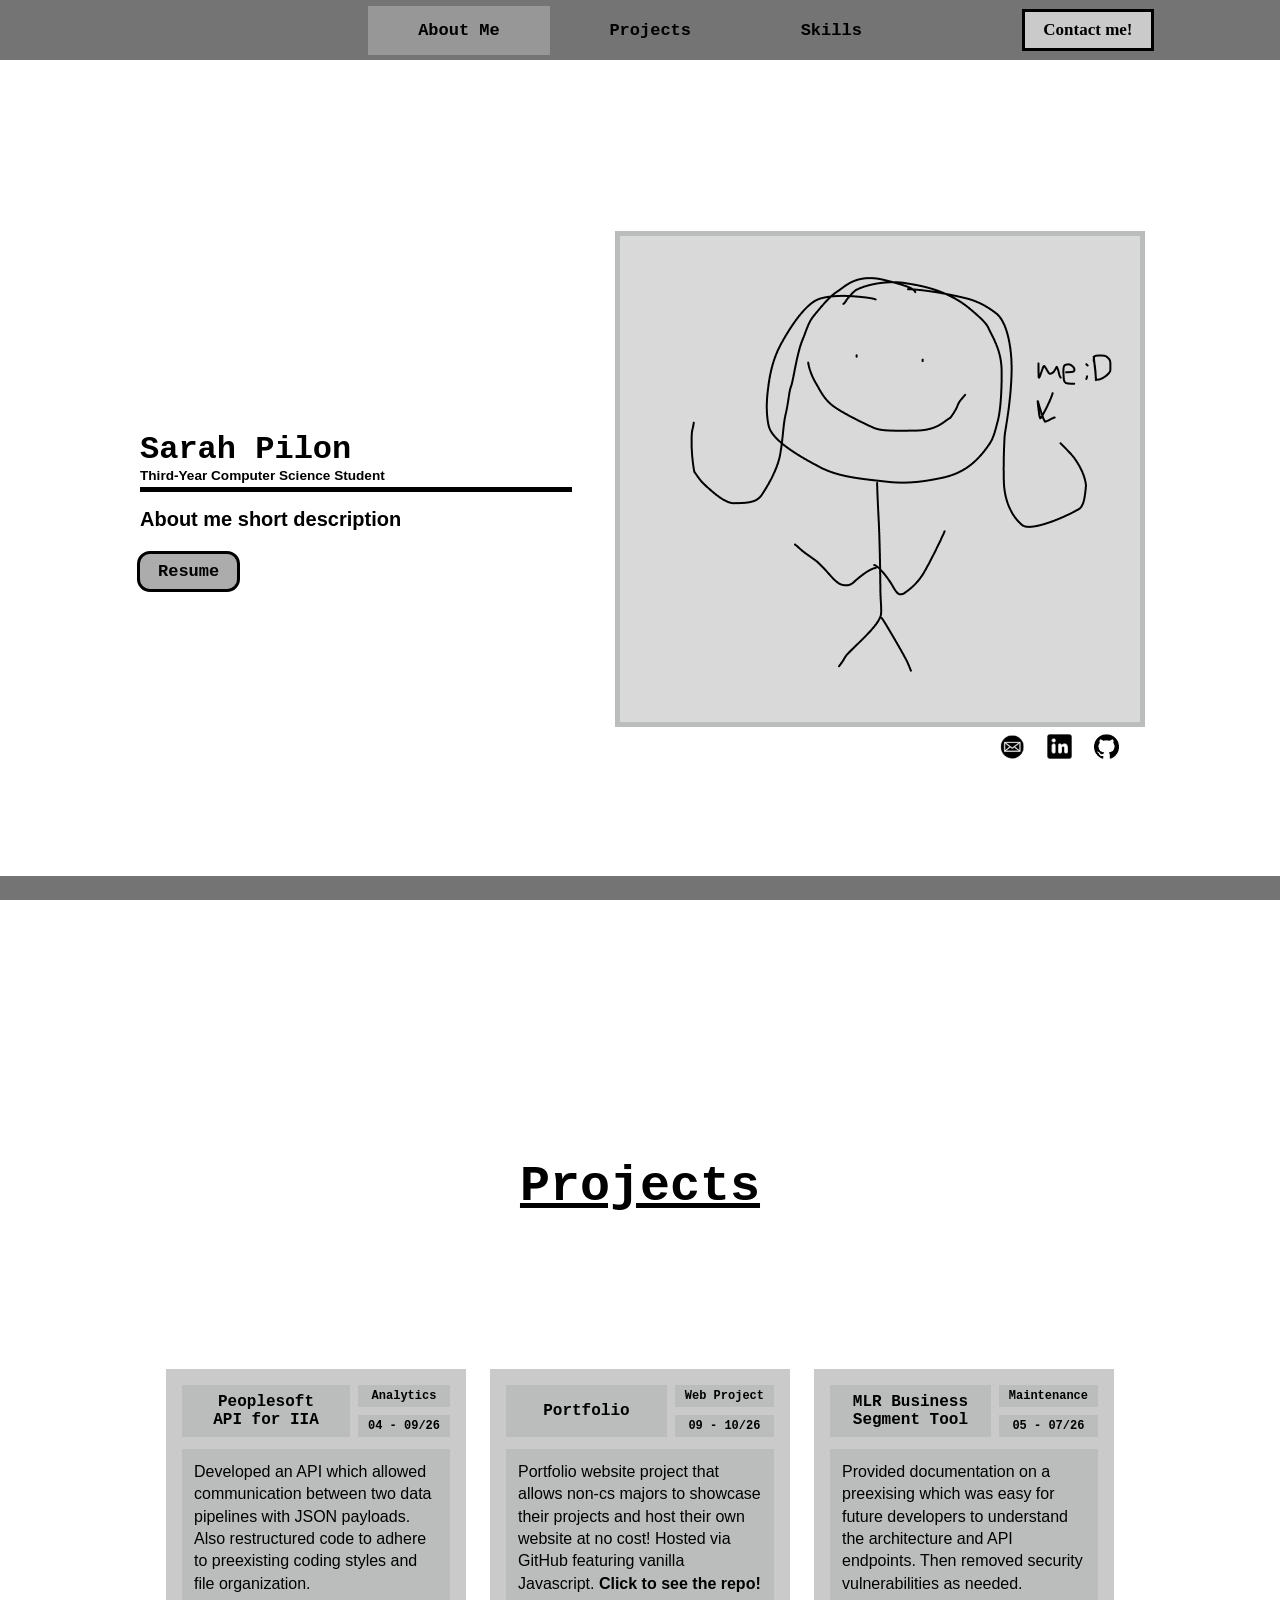
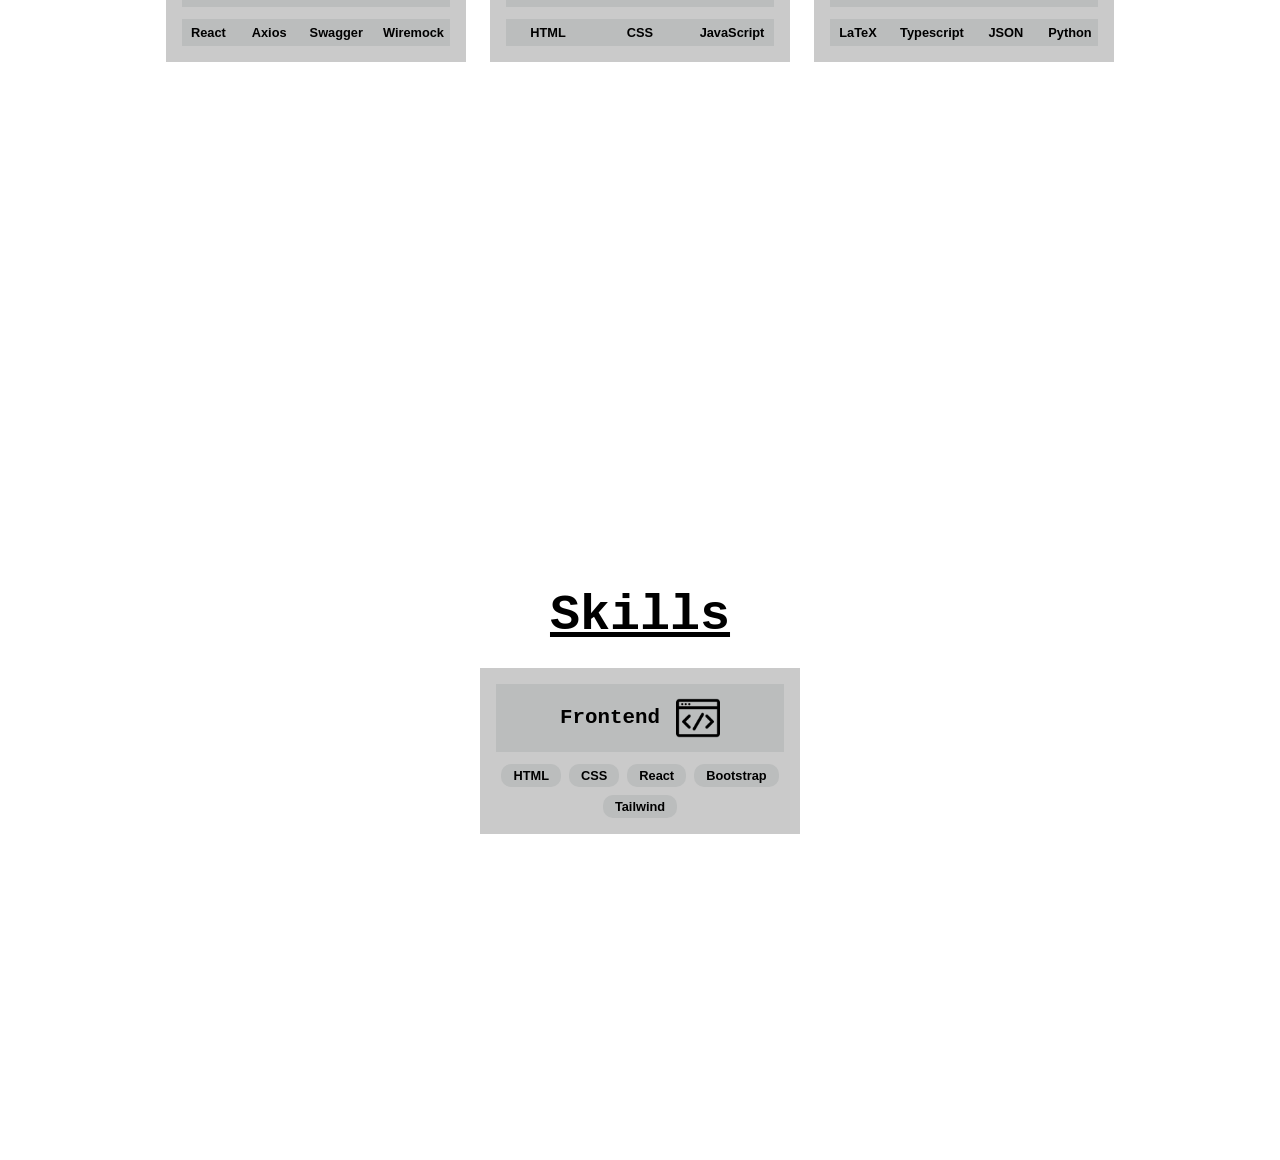
==== commit ca4d577b: "Updating formatting" ====
--- a/Homepage.html
+++ b/Homepage.html
@@ -42,9 +42,7 @@
                   Third-Year Computer Science Student
                 </div></div>
                 <div class="Description"> <div class="varta-semibold">
-                  blah blah please hire me i want to be employed, i want money i want to have 
-                  a private jet and lots of pto and chud and play video games my life is like 
-                  a video game
+                  About me short description
                 </div> </div>
                   <a class="Button Color-1 ibm-plex-mono-bold" href="./Resume.pdf" target="blank">
                     Resume
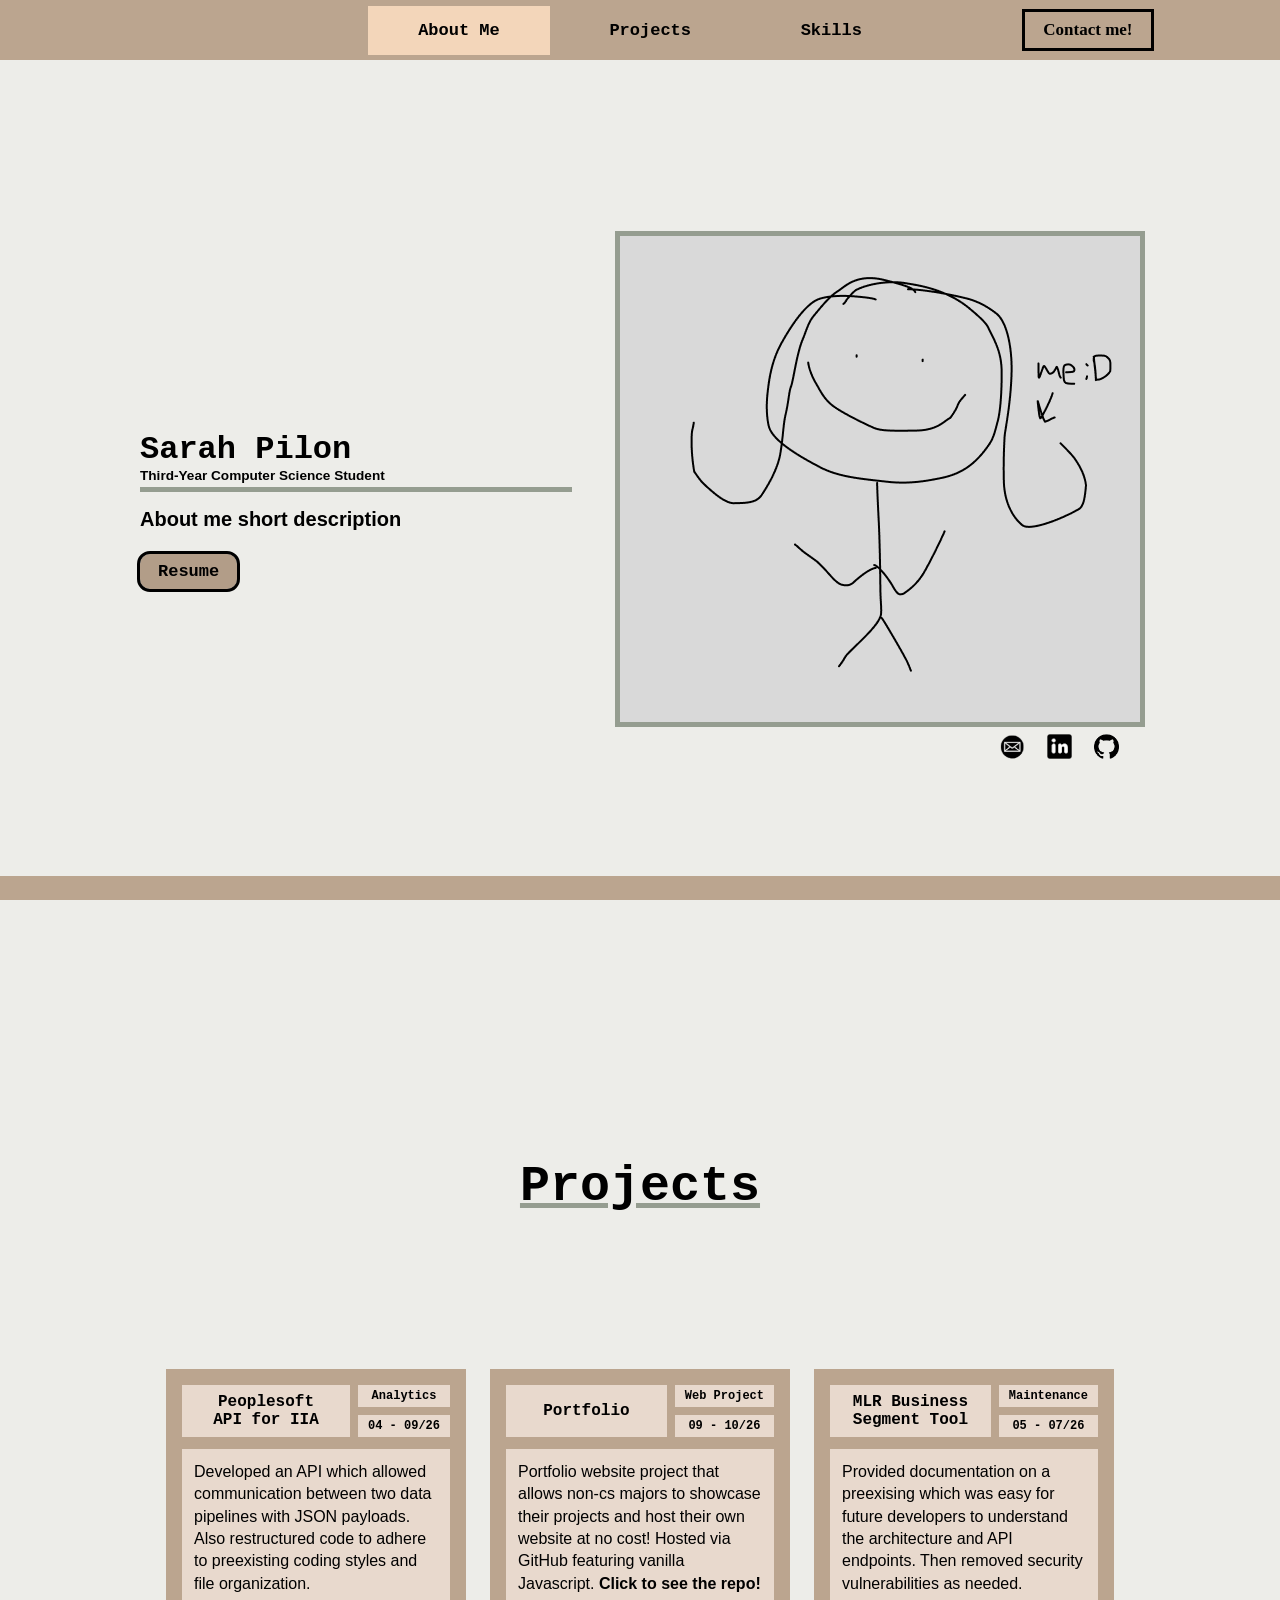
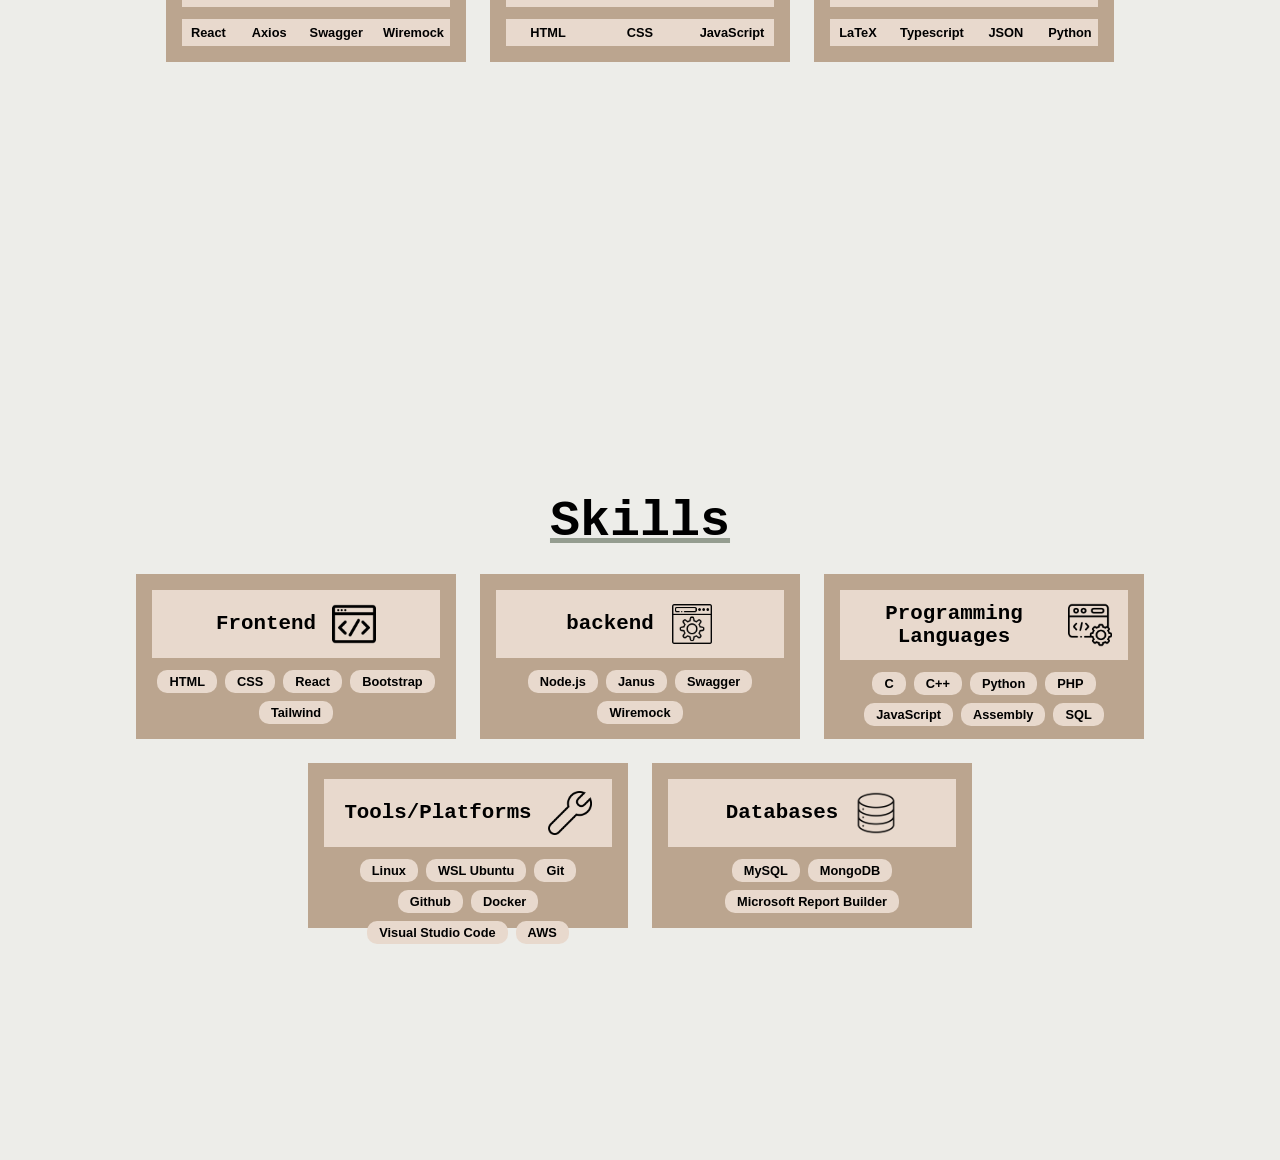
==== commit 064be1dc: "added earthy color theme, fixed gap between project card and project card extension, added the remai" ====
--- a/Homepage.html
+++ b/Homepage.html
@@ -207,9 +207,86 @@
             <a class="Color-2" href="">Tailwind</a>
           </div>
         </article>
-
-
-
+        
+
+
+      <!-- Skill Title: BACKEND -->
+        <article class="Skill-Card Color-1">
+          <div class="Skill-Header Color-2 ibm-plex-mono-bold">
+              <h2 class="Skill-Title"> backend </h2>
+              <img src="img/icons/backend.png" alt="Icon representing frontend" class="Skill-Icon">
+          </div>
+
+      <!-- Skill list -->
+          <div class="Skill-List varta-semibold">
+            <a class="Color-2" href="">Node.js</a>
+            <a class="Color-2" href="">Janus</a>
+            <a class="Color-2" href="">Swagger</a>
+            <a class="Color-2" href="">Wiremock</a>
+          </div>
+        </article>
+
+
+
+      <!-- Skill Title: PROGRAMMING LANGUAGES -->
+        <article class="Skill-Card Color-1">
+          <div class="Skill-Header Color-2 ibm-plex-mono-bold">
+              <h2 class="Skill-Title"> Programming Languages </h2>
+              <img src="img/icons/programmingLangauge.png" alt="Icon representing frontend" class="Skill-Icon">
+          </div>
+
+      <!-- Skill list -->
+          <div class="Skill-List varta-semibold">
+            <a class="Color-2" href="">C</a>
+            <a class="Color-2" href="">C++</a>
+            <a class="Color-2" href="">Python</a>
+            <a class="Color-2" href="">PHP</a>
+            <a class="Color-2" href="">JavaScript</a>
+            <a class="Color-2" href="">Assembly</a>
+            <a class="Color-2" href="">SQL</a>
+          </div>
+        </article>
+
+
+
+      <!-- Skill Title: TOOLS/PLATFORMS -->
+        <article class="Skill-Card Color-1">
+          <div class="Skill-Header Color-2 ibm-plex-mono-bold">
+              <h2 class="Skill-Title"> Tools/Platforms </h2>
+              <img src="img/icons/Tools.png" alt="Icon representing frontend" class="Skill-Icon">
+          </div>
+
+      <!-- Skill list -->
+          <div class="Skill-List varta-semibold">
+            <a class="Color-2" href="">Linux</a>
+            <a class="Color-2" href="">WSL Ubuntu</a>
+            <a class="Color-2" href="">Git</a>
+            <a class="Color-2" href="">Github</a>
+            <a class="Color-2" href="">Docker</a>
+            <a class="Color-2" href="">Visual Studio Code</a>
+            <a class="Color-2" href="">AWS</a>
+          </div>
+        </article>
+
+
+
+      <!-- Skill Title: DATABASES -->
+        <article class="Skill-Card Color-1">
+          <div class="Skill-Header Color-2 ibm-plex-mono-bold">
+              <h2 class="Skill-Title"> Databases </h2>
+              <img src="img/icons/databases.png" alt="Icon representing frontend" class="Skill-Icon">
+          </div>
+
+      <!-- Skill list -->
+          <div class="Skill-List varta-semibold">
+            <a class="Color-2" href="">MySQL</a>
+            <a class="Color-2" href="">MongoDB</a>
+            <a class="Color-2" href="">Microsoft Report Builder</a>
+          </div>
+        </article>
+
+
+        
     </div>
 </section>
 
--- a/Style/AboutMe.css
+++ b/Style/AboutMe.css
@@ -67,7 +67,7 @@
 
 .Button {
   display: inline-flex;
-  filter: brightness(0.85);
+  filter: brightness(0.95);
   align-items: center;
   margin-top: 20px;
   margin-left: auto;
--- a/Style/Projects.css
+++ b/Style/Projects.css
@@ -26,7 +26,7 @@
   left: 0;
   width: 100%;
   height: 130px;
-  outline-offset: -3px;
+  outline-offset: -3px; /* maybe change this to fix gap idk */
   clip-path: inset(100% 0 0 0);      
   transition: clip-path 0.4s ease;
 }
@@ -44,7 +44,7 @@
 
 .Proj-Image img {
   width: 100%;
-  height: 100%;
+  height: 98%; /* or maybe change this to fix gap idk */
   object-fit: cover;         
   display: block;
 }
--- a/Style/Skills.css
+++ b/Style/Skills.css
@@ -16,6 +16,7 @@
     display: flex;
     flex-direction: column;
     gap: 12px;
+    max-height: 165px;
 }
 
 .Skill-Header {
--- a/Theme.css
+++ b/Theme.css
@@ -1,56 +1,58 @@
+/* background color of the entire page/website */
+body {
+  background-color: #edede9;
+}
+
 /* Contact me button, Resume Button, 
    background of projects and skills card*/
 .Color-1 {
-  background-color: #cacaca;
+  background-color: #bba58f;
+}
+
+/* What holds text inside of Cards 
+(Example: Skills Title, Project Title, Project Description and skills)
+
+text card inner background and skill buttons
+*/
+.Color-2 {
+    background-color: #e8d9cd;
+}
+
+/* Extension of Card Color
+
+project pic "popup"
+*/
+.Proj-Outline {
+  /* background color won't show if there's a pic
+  BUT IT DOES FIX THE GAP LETS GOOOOOOO*/
+  background-color: #bba58f; 
+  outline: 6px solid #bba58f;
+}
+
+/* homepage Image Border */
+.Color-2-Outline {
+  outline: 5px solid #959d90;
+}
+
+/* header and footer bar */
+.Color-3 {
+  background-color: #bba58f;
 }
 
 
 
 
-
-/* What holds text inside of Cards 
-(Example: Skills Title, Project Title, Project Description and skills)
-*/
-.Color-2 {
-    background-color: #bbbdbd;
+/* Divider btween name title and "about me" description*/
+.DividerLine {
+  border-bottom: 5px solid #959d90;   
 }
 
-/* Extension of Card Color */
-.Proj-Outline {
-  background-color: #bbbdbd;
-  outline: 6px solid #bbbdbd;
+/* underline of section titles (projects/skills) */
+.Proj-Underline {
+  text-decoration-color: #959d90 ;
 }
 
-/* Image Border */
-.Color-2-Outline {
-  outline: 5px solid #bbbdbd
-}
-
-
-
-
-
-/* */
-.Color-3 {
-  background-color: #747474;
-}
-
-
-
-
-/* Divider before title and description in About Me*/
-.DividerLine {
-  border-bottom: 5px solid #000000;   
-}
-
-.Proj-Underline {
-  text-decoration-color: #000000 ;
-}
-
-
-
-
-
+/* navigation bar text color (excludes "contact me") */
 .Nav-Text-Color {
   color: #000000;
 }
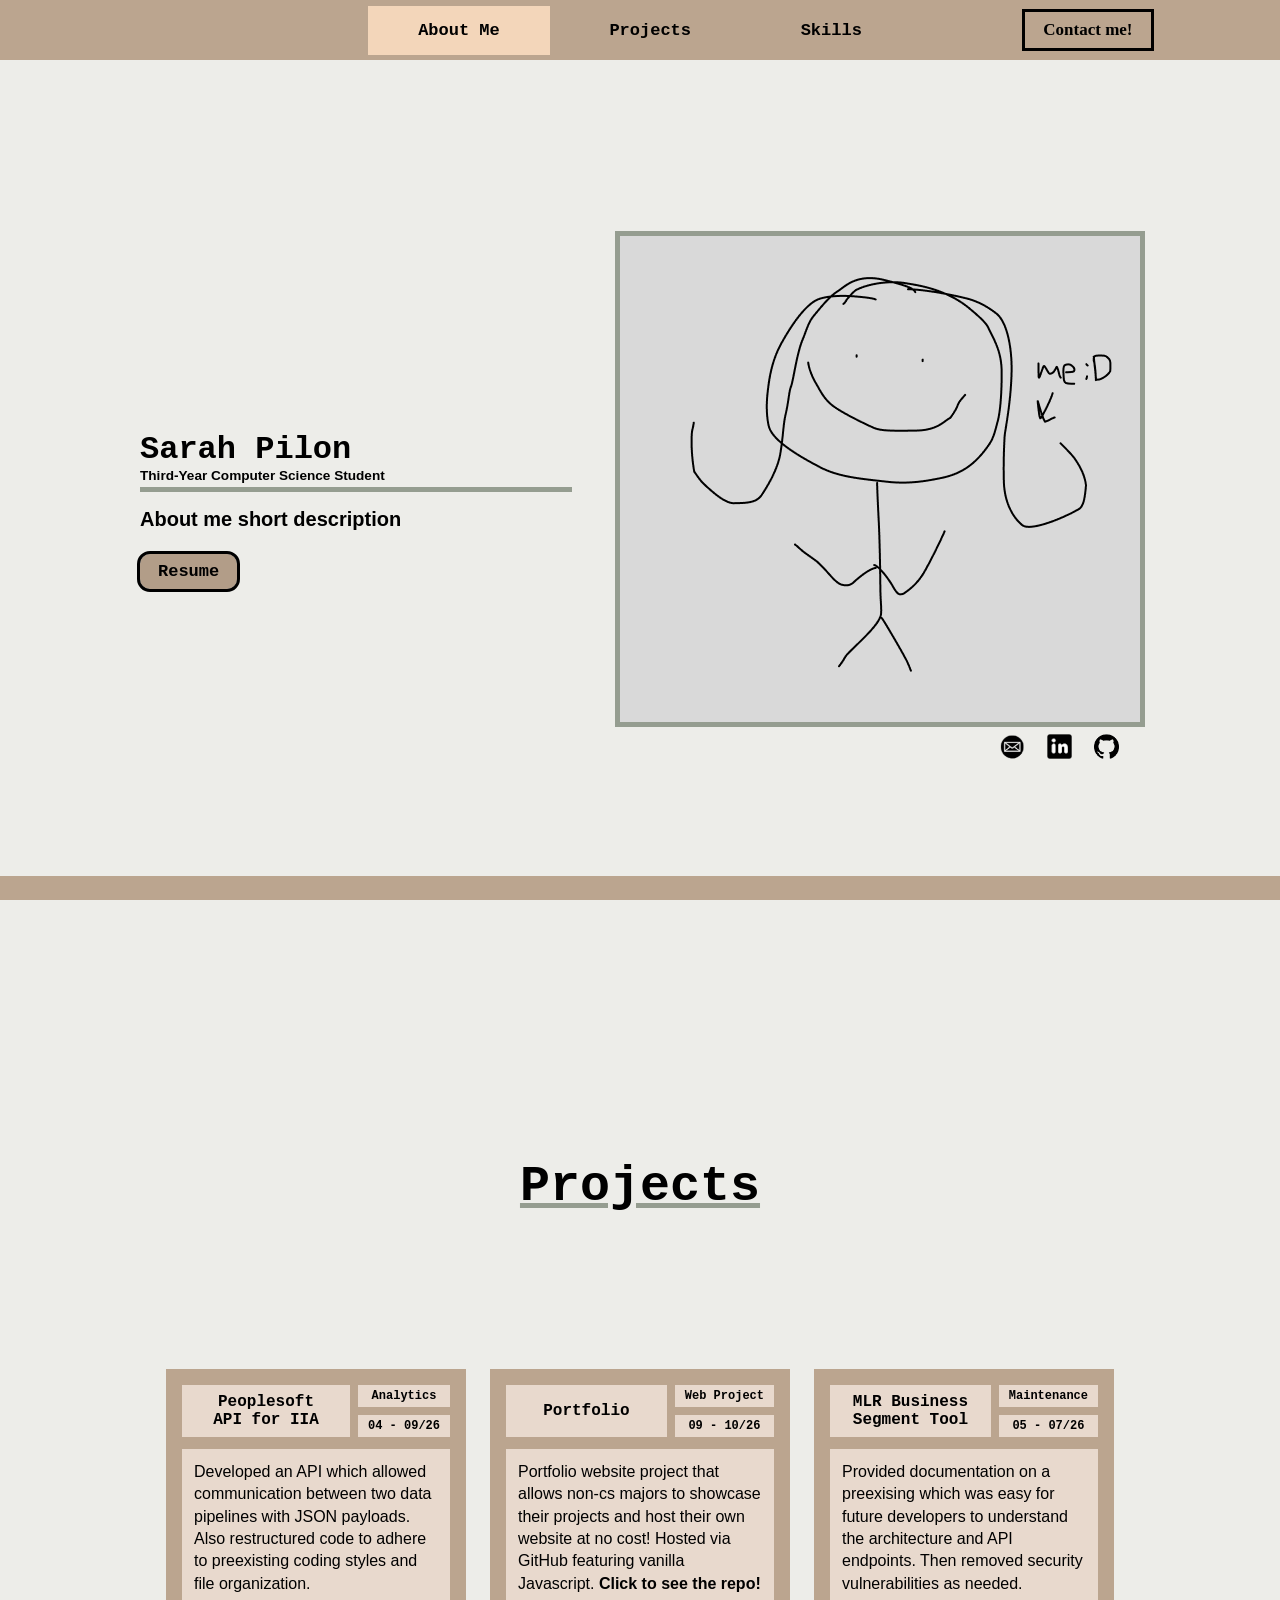
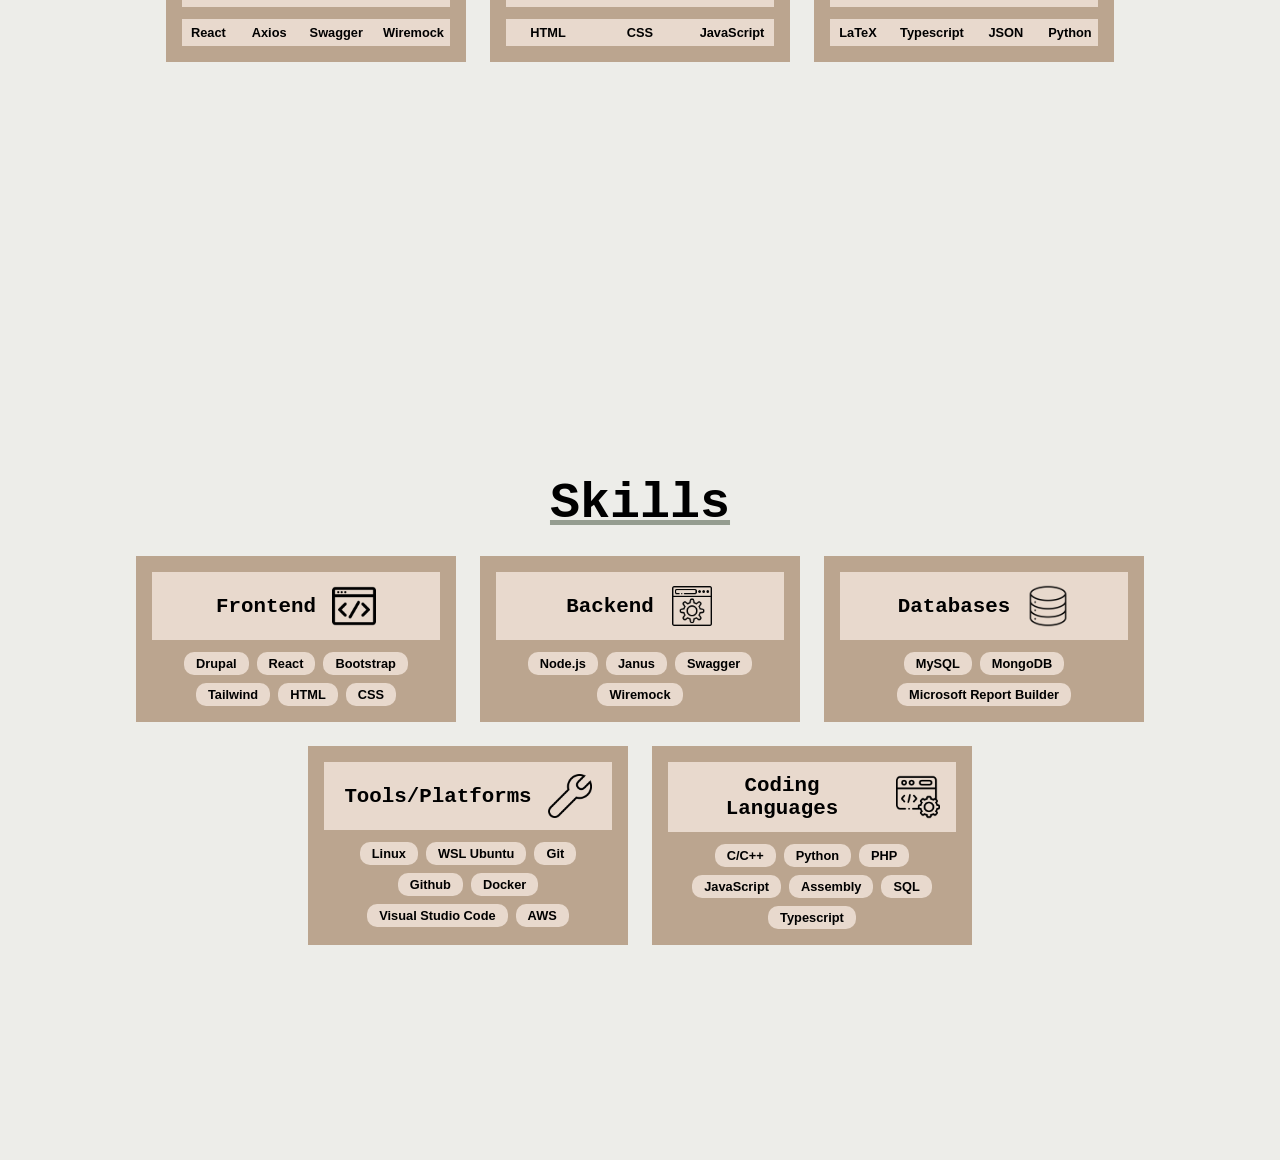
==== commit 6d84350e: "Fixed skills card" ====
--- a/Homepage.html
+++ b/Homepage.html
@@ -200,11 +200,12 @@
       <!-- Skill list -->
         
           <div class="Skill-List varta-semibold">
-            <a class="Color-2" href="https://en.wikipedia.org/wiki/HTML">HTML</a>
-            <a class="Color-2" href="">CSS</a>
+            <a class="Color-2" href="">Drupal</a>
             <a class="Color-2" href="">React</a>
             <a class="Color-2" href="">Bootstrap</a>
             <a class="Color-2" href="">Tailwind</a>
+            <a class="Color-2" href="https://en.wikipedia.org/wiki/HTML">HTML</a>
+            <a class="Color-2" href="">CSS</a>
           </div>
         </article>
         
@@ -213,7 +214,7 @@
       <!-- Skill Title: BACKEND -->
         <article class="Skill-Card Color-1">
           <div class="Skill-Header Color-2 ibm-plex-mono-bold">
-              <h2 class="Skill-Title"> backend </h2>
+              <h2 class="Skill-Title"> Backend </h2>
               <img src="img/icons/backend.png" alt="Icon representing frontend" class="Skill-Icon">
           </div>
 
@@ -227,25 +228,21 @@
         </article>
 
 
-
-      <!-- Skill Title: PROGRAMMING LANGUAGES -->
-        <article class="Skill-Card Color-1">
-          <div class="Skill-Header Color-2 ibm-plex-mono-bold">
-              <h2 class="Skill-Title"> Programming Languages </h2>
-              <img src="img/icons/programmingLangauge.png" alt="Icon representing frontend" class="Skill-Icon">
-          </div>
-
-      <!-- Skill list -->
-          <div class="Skill-List varta-semibold">
-            <a class="Color-2" href="">C</a>
-            <a class="Color-2" href="">C++</a>
-            <a class="Color-2" href="">Python</a>
-            <a class="Color-2" href="">PHP</a>
-            <a class="Color-2" href="">JavaScript</a>
-            <a class="Color-2" href="">Assembly</a>
-            <a class="Color-2" href="">SQL</a>
-          </div>
-        </article>
+      <!-- Skill Title: DATABASES -->
+        <article class="Skill-Card Color-1">
+          <div class="Skill-Header Color-2 ibm-plex-mono-bold">
+              <h2 class="Skill-Title"> Databases </h2>
+              <img src="img/icons/databases.png" alt="Icon representing frontend" class="Skill-Icon">
+          </div>
+
+      <!-- Skill list -->
+          <div class="Skill-List varta-semibold">
+            <a class="Color-2" href="">MySQL</a>
+            <a class="Color-2" href="">MongoDB</a>
+            <a class="Color-2" href="">Microsoft Report Builder</a>
+          </div>
+        </article>
+      
 
 
 
@@ -270,18 +267,23 @@
 
 
 
-      <!-- Skill Title: DATABASES -->
-        <article class="Skill-Card Color-1">
-          <div class="Skill-Header Color-2 ibm-plex-mono-bold">
-              <h2 class="Skill-Title"> Databases </h2>
-              <img src="img/icons/databases.png" alt="Icon representing frontend" class="Skill-Icon">
-          </div>
-
-      <!-- Skill list -->
-          <div class="Skill-List varta-semibold">
-            <a class="Color-2" href="">MySQL</a>
-            <a class="Color-2" href="">MongoDB</a>
-            <a class="Color-2" href="">Microsoft Report Builder</a>
+      <!-- Skill Title: PROGRAMMING LANGUAGES -->
+        <article class="Skill-Card Color-1">
+          <div class="Skill-Header Color-2 ibm-plex-mono-bold">
+              <h2 class="Skill-Title"> Coding Languages </h2>
+              <img src="img/icons/programmingLangauge.png" alt="Icon representing frontend" class="Skill-Icon">
+          </div>
+
+      <!-- Skill list -->
+          <div class="Skill-List varta-semibold">
+            <a class="Color-2" href="">C/C++</a>
+            <a class="Color-2" href="">Python</a>
+            <a class="Color-2" href="">PHP</a>
+            <a class="Color-2" href="">JavaScript</a>
+            <a class="Color-2" href="">Assembly</a>
+            <a class="Color-2" href="">SQL</a>
+            <a class="Color-2" href="">Typescript</a>
+            
           </div>
         </article>
 
--- a/Style/Skills.css
+++ b/Style/Skills.css
@@ -2,7 +2,7 @@
     display: flex;
     flex-wrap: wrap;
     justify-content: center;
-    align-items: flex-start;
+    align-items: stretch;
     gap: 24px;
     width: 100%;
     max-width: 1056px;
@@ -16,7 +16,7 @@
     display: flex;
     flex-direction: column;
     gap: 12px;
-    max-height: 165px;
+    min-height: 165px;
 }
 
 .Skill-Header {
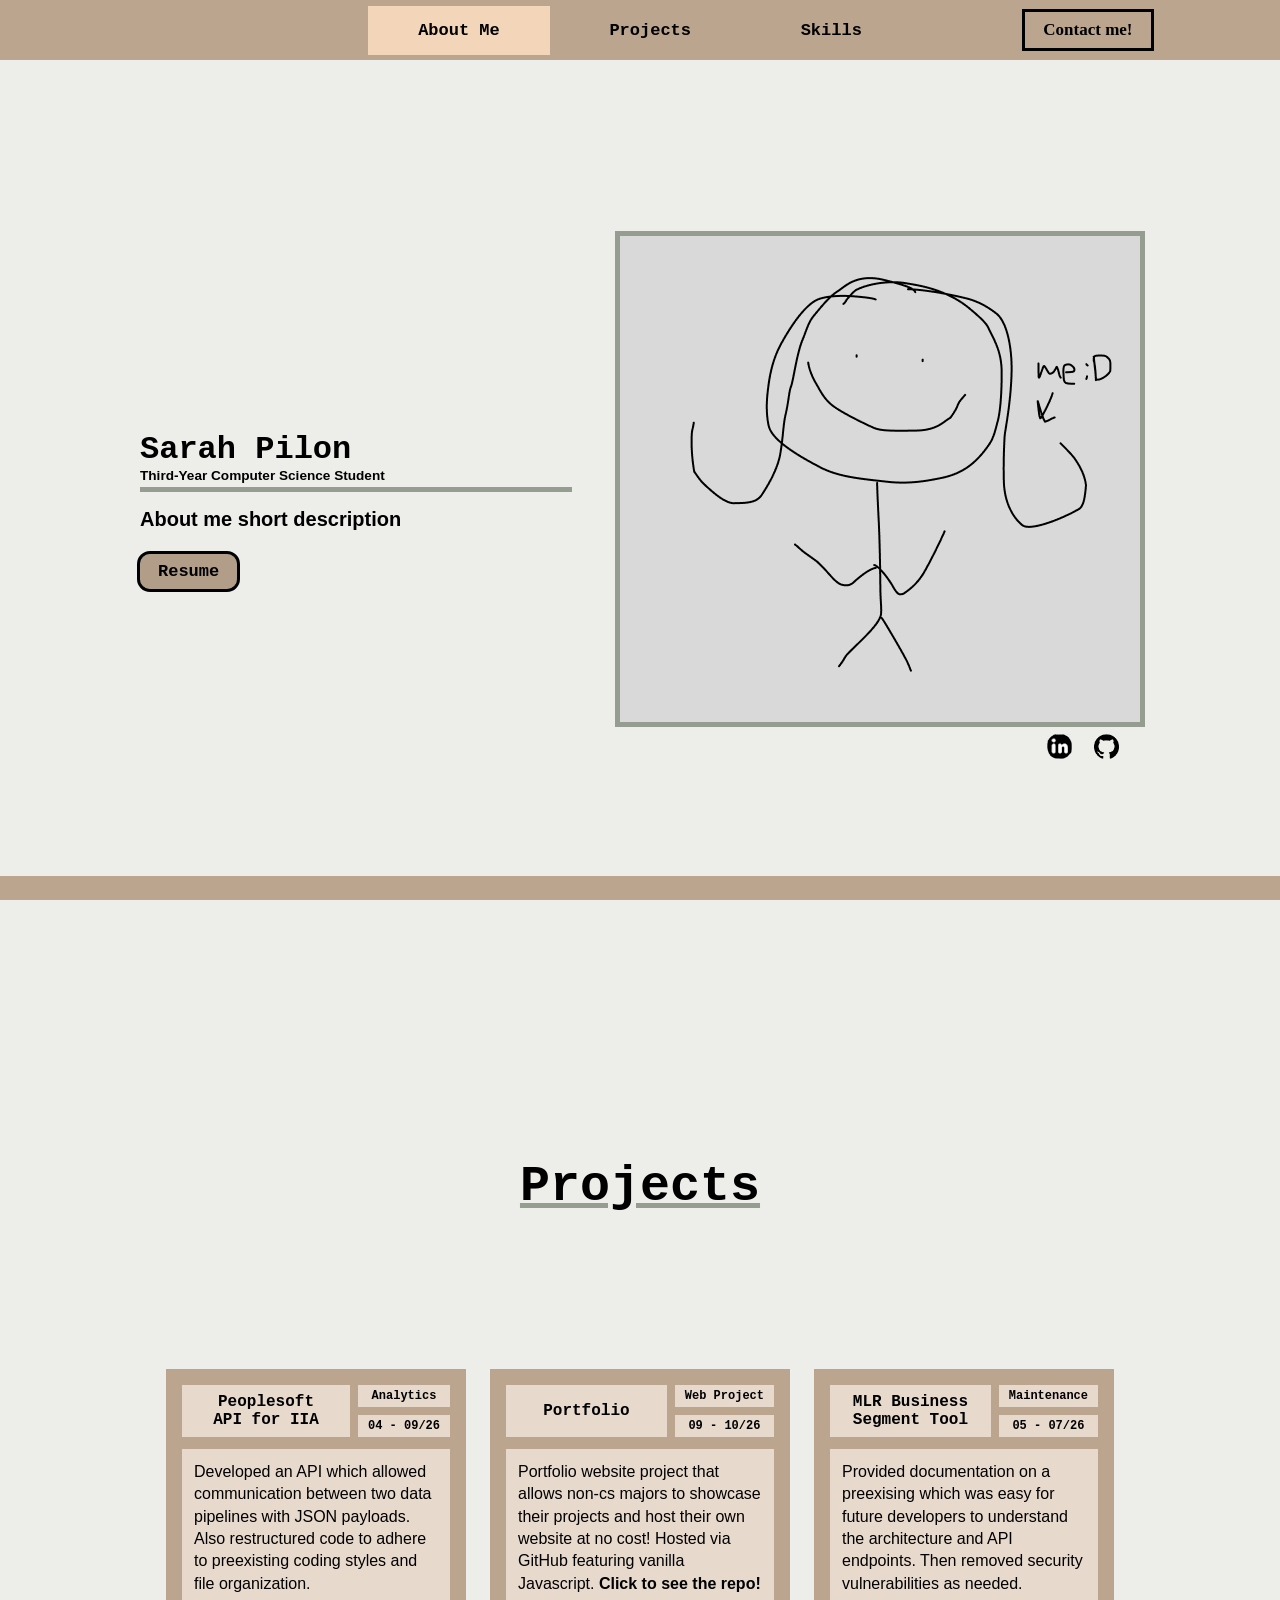
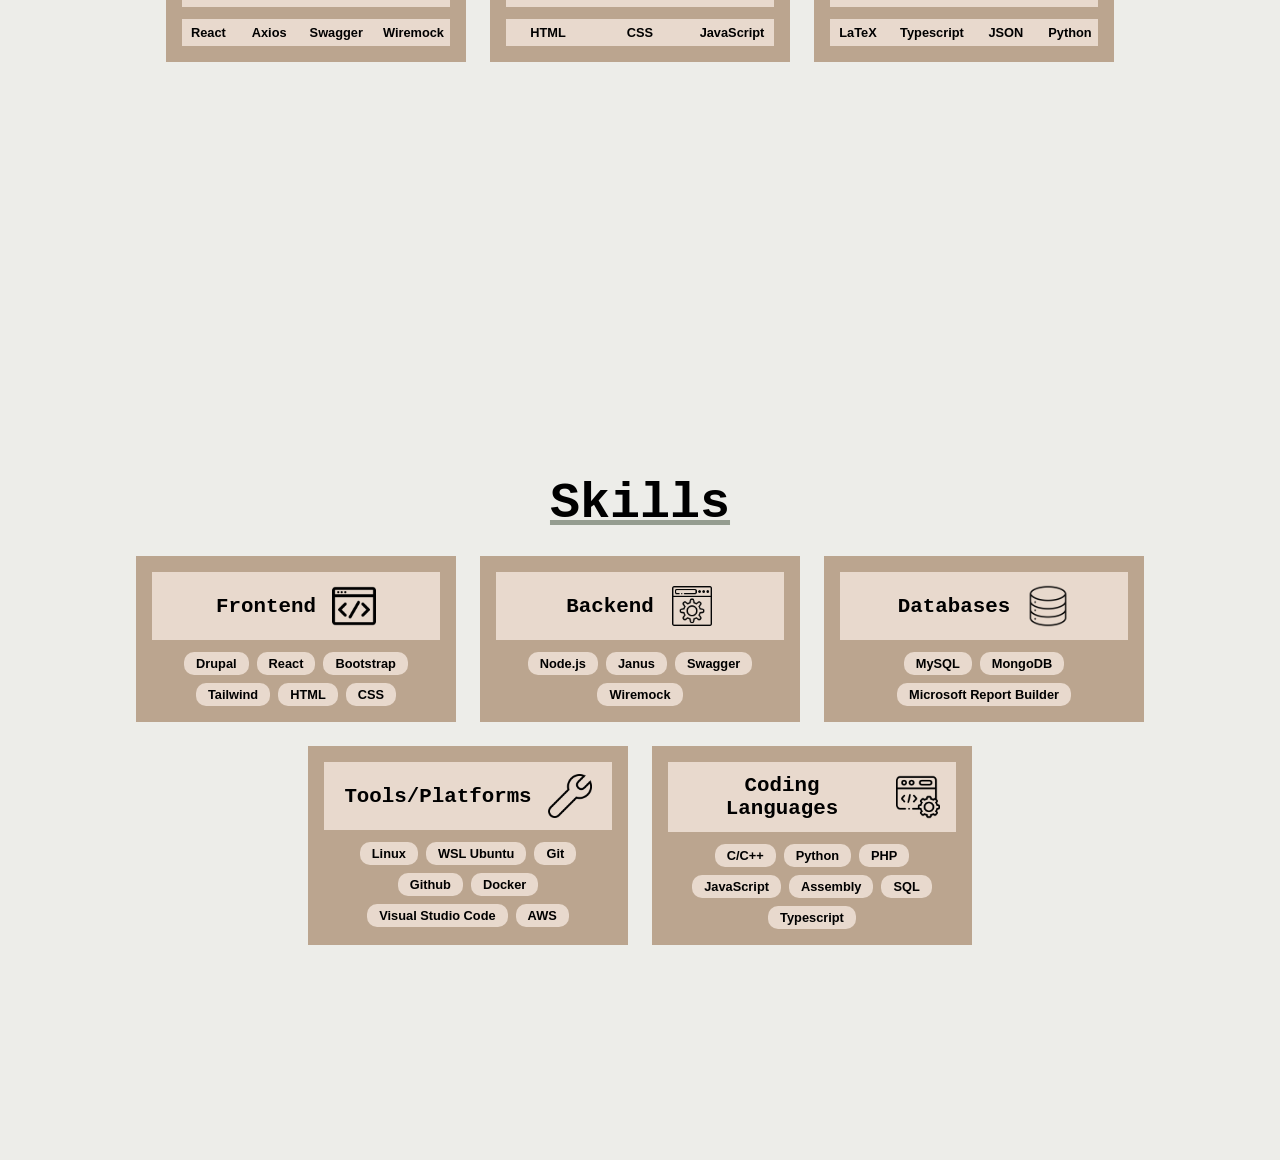
==== commit 24fd8df2: "Fixed icons and removed gmail icon to be added in contact me section to be develoed" ====
--- a/Homepage.html
+++ b/Homepage.html
@@ -53,7 +53,6 @@
             <div class="Image-Right">
                 <img id="Image-of-Me" class="Color-2-Outline" src="img/SarahP.png" alt="Photo of Sarah Pilon">
                 <div class = Icons>
-                  <a href="mailto:sarah.n.pilon@gmail.com"><img src="img/icons/mail.png" alt="Email"></a>
                   <a href="https://www.linkedin.com/in/sarah-pilon-8b3839348/"><img src="img/icons/linkedin.png" alt="LinkedIn"></a>
                   <a href="https://github.com/sarahpilon"><img src="img/icons/github.png" alt="GitHub"></a>
                 </div>
